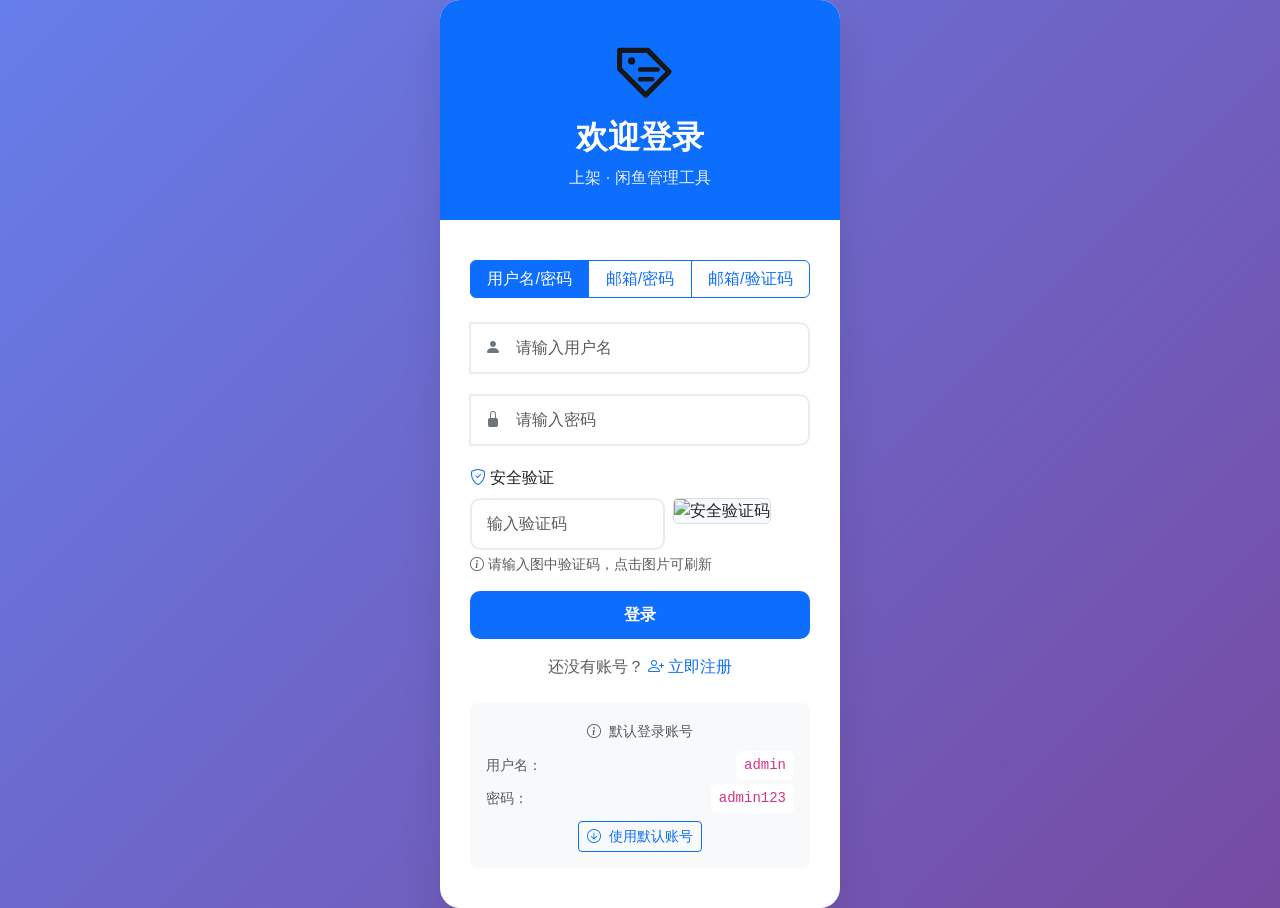
==== static/login.html @ 3077721f "desktopize shangjia management tool" ====
<!DOCTYPE html>
<html lang="zh-CN">
<head>
  <meta charset="UTF-8">
  <meta name="viewport" content="width=device-width, initial-scale=1.0">
  <title>登录 - 上架</title>
  <link rel="icon" type="image/svg+xml" href="/static/shangjia-mark.svg">
  <link rel="stylesheet" href="/static/lib/bootstrap/bootstrap.min.css">
  <link rel="stylesheet" href="/static/lib/bootstrap-icons/bootstrap-icons.css">
  <style>
    :root {
      --primary-color: #0d6efd;
      --secondary-color: #6c757d;
      --success-color: #198754;
      --danger-color: #dc3545;
    }
    
    body {
      font-family: 'Segoe UI', Tahoma, Geneva, Verdana, sans-serif;
      background: linear-gradient(135deg, #667eea 0%, #764ba2 100%);
      min-height: 100vh;
      display: flex;
      align-items: center;
      justify-content: center;
    }
    
    .login-container {
      background: white;
      border-radius: 20px;
      box-shadow: 0 20px 40px rgba(0,0,0,0.1);
      overflow: hidden;
      width: 100%;
      max-width: 400px;
    }
    
    .login-header {
      background: var(--primary-color);
      color: white;
      padding: 30px;
      text-align: center;
    }
    
    .login-header h2 {
      margin: 0;
      font-weight: 600;
    }
    
    .login-header p {
      margin: 10px 0 0 0;
      opacity: 0.9;
    }
    
    .login-body {
      padding: 40px 30px;
    }
    
    .form-control {
      border-radius: 10px;
      border: 2px solid #e9ecef;
      padding: 12px 15px;
      font-size: 16px;
      transition: all 0.3s ease;
    }
    
    .form-control:focus {
      border-color: var(--primary-color);
      box-shadow: 0 0 0 0.25rem rgba(13, 110, 253, 0.25);
    }
    
    .btn-login {
      background: var(--primary-color);
      border: none;
      border-radius: 10px;
      padding: 12px;
      font-size: 16px;
      font-weight: 600;
      width: 100%;
      transition: all 0.3s ease;
    }
    
    .btn-login:hover {
      background: #0b5ed7;
      transform: translateY(-2px);
    }
    
    .input-group {
      position: relative;
      margin-bottom: 20px;
    }
    
    .input-group i {
      position: absolute;
      left: 15px;
      top: 50%;
      transform: translateY(-50%);
      color: var(--secondary-color);
      z-index: 10;
    }
    
    .input-group .form-control {
      padding-left: 45px;
    }
    
    .alert {
      border-radius: 10px;
      border: none;
    }
    
    .loading {
      display: none;
    }
    
    .loading.show {
      display: inline-block;
    }
  </style>
</head>
<body>
  <div class="login-container">
    <div class="login-header">
      <img src="/static/shangjia-mark.svg" alt="上架 Logo" width="72" height="72" class="mb-3">
      <h2>欢迎登录</h2>
      <p>上架 · 闲鱼管理工具</p>
    </div>
    
    <div class="login-body">
      <!-- 登录方式选择 -->
      <div class="login-tabs mb-4">
        <div class="btn-group w-100" role="group">
          <input type="radio" class="btn-check" name="loginType" id="usernameLogin" value="username" checked>
          <label class="btn btn-outline-primary" for="usernameLogin">用户名/密码</label>

          <input type="radio" class="btn-check" name="loginType" id="emailPasswordLogin" value="email-password">
          <label class="btn btn-outline-primary" for="emailPasswordLogin">邮箱/密码</label>

          <input type="radio" class="btn-check" name="loginType" id="emailCodeLogin" value="email-code">
          <label class="btn btn-outline-primary" for="emailCodeLogin">邮箱/验证码</label>
        </div>
      </div>

      <form id="loginForm">
        <!-- 用户名/密码登录 -->
        <div id="usernameLoginForm" class="login-form-section">
          <div class="input-group">
            <i class="bi bi-person-fill"></i>
            <input type="text" class="form-control" id="username" placeholder="请输入用户名">
          </div>

          <div class="input-group">
            <i class="bi bi-lock-fill"></i>
            <input type="password" class="form-control" id="password" placeholder="请输入密码">
          </div>
          
          <!-- 登录验证码 -->
          <div id="securityCaptchaSection" class="mb-3">
            <label class="form-label"><i class="bi bi-shield-check text-primary me-1"></i>安全验证</label>
            <div class="row g-2">
              <div class="col-7">
                <input type="text" class="form-control" id="securityCaptchaCode" placeholder="输入验证码" maxlength="4" autocomplete="off">
              </div>
              <div class="col-5">
                <div class="captcha-container" style="position: relative; height: 38px;">
                  <img id="securityCaptchaImage" src="" alt="安全验证码"
                       style="width: 100%; height: 100%; border: 1px solid #ddd; border-radius: 5px; cursor: pointer; object-fit: contain; background: #f8f9fa;"
                       onclick="refreshSecurityCaptcha()" title="点击刷新验证码">
                  <div id="securityCaptchaLoading" style="display: none; position: absolute; top: 50%; left: 50%; transform: translate(-50%, -50%);">
                    <div class="spinner-border spinner-border-sm text-primary" role="status"></div>
                  </div>
                </div>
              </div>
            </div>
            <div class="form-text text-muted">
              <i class="bi bi-info-circle me-1"></i>请输入图中验证码，点击图片可刷新
            </div>
          </div>
        </div>

        <!-- 邮箱/密码登录 -->
        <div id="emailPasswordLoginForm" class="login-form-section" style="display: none;">
          <div class="input-group">
            <i class="bi bi-envelope-fill"></i>
            <input type="email" class="form-control" id="emailForPassword" placeholder="请输入邮箱地址">
          </div>

          <div class="input-group">
            <i class="bi bi-lock-fill"></i>
            <input type="password" class="form-control" id="emailPassword" placeholder="请输入密码">
          </div>
          
          <!-- 登录验证码（邮箱密码登录用） -->
          <div id="emailSecurityCaptchaSection" class="mb-3">
            <label class="form-label"><i class="bi bi-shield-check text-primary me-1"></i>安全验证</label>
            <div class="row g-2">
              <div class="col-7">
                <input type="text" class="form-control" id="emailSecurityCaptchaCode" placeholder="输入验证码" maxlength="4" autocomplete="off">
              </div>
              <div class="col-5">
                <div class="captcha-container" style="position: relative; height: 38px;">
                  <img id="emailSecurityCaptchaImage" src="" alt="安全验证码"
                       style="width: 100%; height: 100%; border: 1px solid #ddd; border-radius: 5px; cursor: pointer; object-fit: contain; background: #f8f9fa;"
                       onclick="refreshEmailSecurityCaptcha()" title="点击刷新验证码">
                  <div id="emailSecurityCaptchaLoading" style="display: none; position: absolute; top: 50%; left: 50%; transform: translate(-50%, -50%);">
                    <div class="spinner-border spinner-border-sm text-primary" role="status"></div>
                  </div>
                </div>
              </div>
            </div>
            <div class="form-text text-muted">
              <i class="bi bi-info-circle me-1"></i>请输入图中验证码，点击图片可刷新
            </div>
          </div>
        </div>

        <!-- 邮箱/验证码登录 -->
        <div id="emailCodeLoginForm" class="login-form-section" style="display: none;">
          <div class="input-group">
            <i class="bi bi-envelope-fill"></i>
            <input type="email" class="form-control" id="emailForCode" placeholder="请输入邮箱地址">
          </div>

          <!-- 图形验证码 -->
          <div class="mb-3">
            <label class="form-label">图形验证码</label>
            <div class="row g-2">
              <div class="col-7">
                <input type="text" class="form-control" id="captchaCode" placeholder="输入4位验证码" maxlength="4">
              </div>
              <div class="col-5">
                <div class="captcha-container" style="position: relative;">
                  <img id="captchaImage" src="" alt="图形验证码"
                       style="width: 100%; height: 38px; border: 1px solid #ddd; border-radius: 5px; cursor: pointer;"
                       onclick="refreshCaptcha()">
                  <div id="captchaLoading" class="text-center" style="display: none; position: absolute; top: 50%; left: 50%; transform: translate(-50%, -50%);">
                    <div class="spinner-border spinner-border-sm" role="status"></div>
                  </div>
                </div>
              </div>
            </div>
            <div class="form-text">
              <span id="captchaStatus">请输入图形验证码，点击图片可刷新</span>
            </div>
          </div>

          <!-- 邮箱验证码 -->
          <div class="input-group">
            <input type="text" class="form-control" id="verificationCode" placeholder="输入6位验证码" maxlength="6">
            <button type="button" class="btn btn-outline-secondary" id="sendCodeBtn" onclick="sendVerificationCode()" disabled>
              发送验证码
            </button>
          </div>
          <div class="form-text mb-3">
            <span id="codeStatus">请先验证图形验证码</span>
          </div>
        </div>

        <div id="errorAlert" class="alert alert-danger d-none" role="alert">
          <i class="bi bi-exclamation-triangle-fill me-2"></i>
          <span id="errorMessage"></span>
        </div>

        <button type="submit" class="btn btn-primary btn-login">
          <span class="loading spinner-border spinner-border-sm me-2" role="status"></span>
          <span id="loginText">登录</span>
        </button>
      </form>

      <!-- 注册链接 -->
      <div id="registerSection" class="text-center mt-3">
        <span class="text-muted">还没有账号？</span>
        <a href="/register.html" class="text-decoration-none">
          <i class="bi bi-person-plus me-1"></i>立即注册
        </a>
      </div>

      <!-- 默认账号提示 -->
      <div id="defaultLoginInfo" class="mt-4 p-3 bg-light rounded-3">
        <div class="text-center">
          <small class="text-muted">
            <i class="bi bi-info-circle me-1"></i>
            默认登录账号
          </small>
        </div>
        <div class="mt-2">
          <div class="d-flex justify-content-between align-items-center mb-1">
            <small class="text-muted">用户名：</small>
            <code class="bg-white px-2 py-1 rounded">admin</code>
          </div>
          <div class="d-flex justify-content-between align-items-center">
            <small class="text-muted">密码：</small>
            <code class="bg-white px-2 py-1 rounded">admin123</code>
          </div>
        </div>
        <div class="text-center mt-2">
          <button type="button" class="btn btn-sm btn-outline-primary" onclick="fillDefaultCredentials()">
            <i class="bi bi-arrow-down-circle me-1"></i>
            使用默认账号
          </button>
        </div>
      </div>

    </div>
  </div>

  <script src="/static/lib/bootstrap/bootstrap.bundle.min.js"></script>
  <script>
    const loginForm = document.getElementById('loginForm');
    const errorAlert = document.getElementById('errorAlert');
    const errorMessage = document.getElementById('errorMessage');
    const loading = document.querySelector('.loading');
    const loginText = document.getElementById('loginText');

    // 安全验证码相关变量
    let securityCaptchaId = null;
    let emailSecurityCaptchaId = null;
    let securityCaptchaRequired = true;  // 默认需要验证码，会通过API检查
    let loginCaptchaEnabled = true;  // 登录验证码是否启用

    // 检查登录验证码是否启用
    async function checkLoginCaptchaEnabled() {
      try {
        const response = await fetch('/api/login-captcha-enabled');
        const result = await response.json();
        loginCaptchaEnabled = result.enabled;
        securityCaptchaRequired = result.enabled;

        // 根据设置显示或隐藏验证码区域
        const securityCaptchaSection = document.getElementById('securityCaptchaSection');
        const emailSecurityCaptchaSection = document.getElementById('emailSecurityCaptchaSection');

        if (!loginCaptchaEnabled) {
          if (securityCaptchaSection) securityCaptchaSection.style.display = 'none';
          if (emailSecurityCaptchaSection) emailSecurityCaptchaSection.style.display = 'none';
        } else {
          // 根据当前登录方式显示验证码
          const loginType = document.querySelector('input[name="loginType"]:checked')?.value;
          if (loginType === 'username' && securityCaptchaSection) {
            securityCaptchaSection.style.display = 'block';
          } else if (loginType === 'email-password' && emailSecurityCaptchaSection) {
            emailSecurityCaptchaSection.style.display = 'block';
          }
        }

        return loginCaptchaEnabled;
      } catch (error) {
        console.error('检查登录验证码状态失败:', error);
        return true; // 出错时默认需要验证码
      }
    }
    
    function showError(message) {
      errorMessage.textContent = message;
      errorAlert.classList.remove('d-none');
    }
    
    function hideError() {
      errorAlert.classList.add('d-none');
    }
    
    function setLoading(isLoading) {
      if (isLoading) {
        loading.classList.add('show');
        loginText.textContent = '登录中...';
        loginForm.querySelector('button').disabled = true;
      } else {
        loading.classList.remove('show');
        loginText.textContent = '登录';
        loginForm.querySelector('button').disabled = false;
      }
    }
    
    // 检查是否需要安全验证码
    async function checkSecurityCaptchaRequired() {
      try {
        const response = await fetch('/captcha/check-required');
        const result = await response.json();
        securityCaptchaRequired = result.required;
        
        if (result.required) {
          showSecurityCaptcha();
        }
        
        return result.required;
      } catch (error) {
        console.error('检查验证码状态失败:', error);
        return false;
      }
    }
    
    // 显示安全验证码
    function showSecurityCaptcha() {
      const loginType = document.querySelector('input[name="loginType"]:checked').value;
      
      if (loginType === 'username') {
        document.getElementById('securityCaptchaSection').style.display = 'block';
        loadSecurityCaptcha();
      } else if (loginType === 'email-password') {
        document.getElementById('emailSecurityCaptchaSection').style.display = 'block';
        loadEmailSecurityCaptcha();
      }
      
      securityCaptchaRequired = true;
    }
    
    // 加载安全验证码（用户名登录）
    async function loadSecurityCaptcha() {
      const captchaImage = document.getElementById('securityCaptchaImage');
      const captchaLoading = document.getElementById('securityCaptchaLoading');
      
      captchaLoading.style.display = 'block';
      captchaImage.style.opacity = '0.5';
      
      try {
        const response = await fetch('/captcha/generate');
        
        // 获取验证码ID
        securityCaptchaId = response.headers.get('X-Captcha-Id');
        
        // 获取图片
        const blob = await response.blob();
        const imageUrl = URL.createObjectURL(blob);
        captchaImage.src = imageUrl;
        
        // 清空输入框
        document.getElementById('securityCaptchaCode').value = '';
        
      } catch (error) {
        console.error('加载安全验证码失败:', error);
      } finally {
        captchaLoading.style.display = 'none';
        captchaImage.style.opacity = '1';
      }
    }
    
    // 刷新安全验证码
    function refreshSecurityCaptcha() {
      loadSecurityCaptcha();
    }
    
    // 加载安全验证码（邮箱密码登录）
    async function loadEmailSecurityCaptcha() {
      const captchaImage = document.getElementById('emailSecurityCaptchaImage');
      const captchaLoading = document.getElementById('emailSecurityCaptchaLoading');
      
      captchaLoading.style.display = 'block';
      captchaImage.style.opacity = '0.5';
      
      try {
        const response = await fetch('/captcha/generate');
        
        // 获取验证码ID
        emailSecurityCaptchaId = response.headers.get('X-Captcha-Id');
        
        // 获取图片
        const blob = await response.blob();
        const imageUrl = URL.createObjectURL(blob);
        captchaImage.src = imageUrl;
        
        // 清空输入框
        document.getElementById('emailSecurityCaptchaCode').value = '';
        
      } catch (error) {
        console.error('加载安全验证码失败:', error);
      } finally {
        captchaLoading.style.display = 'none';
        captchaImage.style.opacity = '1';
      }
    }
    
    // 刷新邮箱登录安全验证码
    function refreshEmailSecurityCaptcha() {
      loadEmailSecurityCaptcha();
    }

    // 填充默认登录凭据
    function fillDefaultCredentials() {
      document.getElementById('username').value = 'admin';
      document.getElementById('password').value = 'admin123';
      hideError();

      // 添加一个小动画效果
      const usernameInput = document.getElementById('username');
      const passwordInput = document.getElementById('password');

      usernameInput.style.backgroundColor = '#e3f2fd';
      passwordInput.style.backgroundColor = '#e3f2fd';

      setTimeout(() => {
        usernameInput.style.backgroundColor = '';
        passwordInput.style.backgroundColor = '';
      }, 1000);
    }
    
    loginForm.addEventListener('submit', async (e) => {
      e.preventDefault();
      hideError();
      setLoading(true);

      const loginType = document.querySelector('input[name="loginType"]:checked').value;
      let loginData = {};

      try {
        if (loginType === 'username') {
          const username = document.getElementById('username').value;
          const password = document.getElementById('password').value;

          if (!username || !password) {
            showError('请输入用户名和密码');
            return;
          }

          loginData = { username, password };

          // 只有在验证码启用时才验证
          if (loginCaptchaEnabled) {
            const captchaCode = document.getElementById('securityCaptchaCode').value.trim();
            if (!captchaCode) {
              showError('请输入验证码');
              return;
            }
            loginData.captcha_id = securityCaptchaId;
            loginData.captcha_code = captchaCode;
          }
          
        } else if (loginType === 'email-password') {
          const email = document.getElementById('emailForPassword').value;
          const password = document.getElementById('emailPassword').value;

          if (!email || !password) {
            showError('请输入邮箱和密码');
            return;
          }

          if (!validateEmail(email)) {
            showError('请输入有效的邮箱地址');
            return;
          }

          loginData = { email, password };

          // 只有在验证码启用时才验证
          if (loginCaptchaEnabled) {
            const emailCaptchaCode = document.getElementById('emailSecurityCaptchaCode').value.trim();
            if (!emailCaptchaCode) {
              showError('请输入验证码');
              return;
            }
            loginData.captcha_id = emailSecurityCaptchaId;
            loginData.captcha_code = emailCaptchaCode;
          }
          
        } else if (loginType === 'email-code') {
          const email = document.getElementById('emailForCode').value;
          const verificationCode = document.getElementById('verificationCode').value;

          if (!captchaVerified) {
            showError('请先验证图形验证码');
            return;
          }

          if (!email) {
            showError('请输入邮箱地址');
            return;
          }

          if (!validateEmail(email)) {
            showError('请输入有效的邮箱地址');
            return;
          }

          if (!verificationCode || verificationCode.length !== 6) {
            showError('请输入6位验证码');
            return;
          }

          loginData = { email, verification_code: verificationCode };
        }

        const response = await fetch('/login', {
          method: 'POST',
          headers: {
            'Content-Type': 'application/json',
          },
          body: JSON.stringify(loginData)
        });

        const result = await response.json();

        if (result.success) {
          // 保存token到localStorage
          localStorage.setItem('auth_token', result.token);

          // 保存用户信息到localStorage
          const userInfo = {
            user_id: result.user_id,
            username: result.username,
            is_admin: result.is_admin
          };
          localStorage.setItem('user_info', JSON.stringify(userInfo));

          // 检查是否有重定向URL
          const redirectUrl = localStorage.getItem('redirectAfterLogin');
          if (redirectUrl) {
            // 清除重定向URL
            localStorage.removeItem('redirectAfterLogin');
            // 跳转到原来的页面
            window.location.href = redirectUrl;
          } else {
            // 默认跳转到管理页面
            window.location.href = '/admin';
          }
        } else {
          showError(result.message);

          // 登录失败，刷新验证码（仅在验证码启用时）
          if (loginCaptchaEnabled) {
            if (loginType === 'username') {
              refreshSecurityCaptcha();
            } else if (loginType === 'email-password') {
              refreshEmailSecurityCaptcha();
            }
          }
        }
      } catch (error) {
        showError('登录失败，请检查网络连接');
      } finally {
        setLoading(false);
      }
    });
    
    // 检查是否已经登录
    const token = localStorage.getItem('auth_token');
    if (token) {
      // 验证token是否有效
      fetch('/verify', {
        headers: {
          'Authorization': `Bearer ${token}`
        }
      })
      .then(response => response.json())
      .then(result => {
        if (result.authenticated) {
          window.location.href = '/admin';
        }
      })
      .catch(() => {
        // token无效，清除
        localStorage.removeItem('auth_token');
      });
    }

    // 登录方式切换相关变量
    let captchaVerified = false;
    let countdownTimer = null;
    let countdownSeconds = 0;
    let sessionId = generateSessionId();

    // 生成会话ID
    function generateSessionId() {
      return 'session_' + Math.random().toString(36).substr(2, 9) + '_' + Date.now();
    }

    // 登录方式切换
    function switchLoginType() {
      const loginType = document.querySelector('input[name="loginType"]:checked').value;

      // 隐藏所有表单
      document.querySelectorAll('.login-form-section').forEach(section => {
        section.style.display = 'none';
      });

      // 显示对应表单并加载验证码（仅在验证码启用时）
      if (loginType === 'username') {
        document.getElementById('usernameLoginForm').style.display = 'block';
        // 根据验证码设置显示/隐藏验证码区域
        const securityCaptchaSection = document.getElementById('securityCaptchaSection');
        if (loginCaptchaEnabled) {
          securityCaptchaSection.style.display = 'block';
          loadSecurityCaptcha();
        } else {
          securityCaptchaSection.style.display = 'none';
        }
      } else if (loginType === 'email-password') {
        document.getElementById('emailPasswordLoginForm').style.display = 'block';
        // 根据验证码设置显示/隐藏验证码区域
        const emailSecurityCaptchaSection = document.getElementById('emailSecurityCaptchaSection');
        if (loginCaptchaEnabled) {
          emailSecurityCaptchaSection.style.display = 'block';
          loadEmailSecurityCaptcha();
        } else {
          emailSecurityCaptchaSection.style.display = 'none';
        }
      } else if (loginType === 'email-code') {
        document.getElementById('emailCodeLoginForm').style.display = 'block';
        // 每次切换到邮箱验证码登录时都加载验证码
        loadCaptcha();
      }

      hideError();
    }

    // 加载图形验证码
    async function loadCaptcha() {
      const captchaImage = document.getElementById('captchaImage');
      const captchaLoading = document.getElementById('captchaLoading');
      const captchaStatus = document.getElementById('captchaStatus');

      captchaLoading.style.display = 'block';
      captchaImage.style.display = 'none';

      try {
        const response = await fetch('/generate-captcha', {
          method: 'POST',
          headers: {
            'Content-Type': 'application/json'
          },
          body: JSON.stringify({ session_id: sessionId })
        });

        const result = await response.json();

        if (result.success) {
          captchaImage.src = result.captcha_image;
          captchaStatus.textContent = '请输入图形验证码，点击图片可刷新';
          captchaVerified = false;
          updateSendCodeButton();
        } else {
          captchaStatus.textContent = '图形验证码加载失败，请刷新页面重试';
        }
      } catch (error) {
        console.error('加载图形验证码失败:', error);
        captchaStatus.textContent = '图形验证码加载失败，请检查网络连接';
      } finally {
        captchaLoading.style.display = 'none';
        captchaImage.style.display = 'block';
      }
    }

    // 刷新图形验证码
    function refreshCaptcha() {
      loadCaptcha();
    }

    // 验证图形验证码
    async function verifyCaptcha() {
      const captchaCode = document.getElementById('captchaCode').value.trim();
      const captchaStatus = document.getElementById('captchaStatus');

      if (!captchaCode) {
        captchaStatus.textContent = '请输入图形验证码';
        captchaVerified = false;
        updateSendCodeButton();
        return;
      }

      try {
        const response = await fetch('/verify-captcha', {
          method: 'POST',
          headers: {
            'Content-Type': 'application/json'
          },
          body: JSON.stringify({
            session_id: sessionId,
            captcha_code: captchaCode
          })
        });

        const result = await response.json();

        if (result.success) {
          captchaStatus.innerHTML = '<span style="color: green;">✓ 图形验证码验证成功</span>';
          captchaVerified = true;
        } else {
          captchaStatus.innerHTML = '<span style="color: red;">✗ 图形验证码错误，请重新输入</span>';
          captchaVerified = false;
          refreshCaptcha(); // 自动刷新验证码
        }

        updateSendCodeButton();

      } catch (error) {
        console.error('验证图形验证码失败:', error);
        captchaStatus.innerHTML = '<span style="color: red;">验证失败，请检查网络连接</span>';
        captchaVerified = false;
        updateSendCodeButton();
      }
    }

    // 更新发送验证码按钮状态
    function updateSendCodeButton() {
      const sendCodeBtn = document.getElementById('sendCodeBtn');
      const email = document.getElementById('emailForCode').value.trim();
      const codeStatus = document.getElementById('codeStatus');

      if (captchaVerified && email && validateEmail(email)) {
        sendCodeBtn.disabled = false;
        codeStatus.textContent = '图形验证码已验证，可以发送邮箱验证码';
      } else {
        sendCodeBtn.disabled = true;
        if (!captchaVerified) {
          codeStatus.textContent = '请先验证图形验证码';
        } else if (!email) {
          codeStatus.textContent = '请先输入邮箱地址';
        } else if (!validateEmail(email)) {
          codeStatus.textContent = '请输入有效的邮箱地址';
        }
      }
    }

    // 邮箱格式验证
    function validateEmail(email) {
      const emailRegex = /^[^\s@]+@[^\s@]+\.[^\s@]+$/;
      return emailRegex.test(email);
    }

    // 开始倒计时
    function startCountdown() {
      countdownSeconds = 60;
      const sendCodeBtn = document.getElementById('sendCodeBtn');
      const codeStatus = document.getElementById('codeStatus');

      sendCodeBtn.disabled = true;

      countdownTimer = setInterval(() => {
        countdownSeconds--;
        sendCodeBtn.textContent = `重新发送 (${countdownSeconds}s)`;
        codeStatus.innerHTML = `<span class="countdown">验证码已发送，${countdownSeconds}秒后可重新发送</span>`;

        if (countdownSeconds <= 0) {
          clearInterval(countdownTimer);
          sendCodeBtn.disabled = false;
          sendCodeBtn.textContent = '发送验证码';
          codeStatus.textContent = '可以重新发送验证码';
        }
      }, 1000);
    }

    // 发送邮箱验证码
    async function sendVerificationCode() {
      const email = document.getElementById('emailForCode').value.trim();

      if (!captchaVerified) {
        showError('请先验证图形验证码');
        return;
      }

      if (!email) {
        showError('请先输入邮箱地址');
        return;
      }

      if (!validateEmail(email)) {
        showError('请输入有效的邮箱地址');
        return;
      }

      try {
        const response = await fetch('/send-verification-code', {
          method: 'POST',
          headers: {
            'Content-Type': 'application/json'
          },
          body: JSON.stringify({
            email: email,
            type: 'login',
            session_id: sessionId
          })
        });

        const result = await response.json();

        if (result.success) {
          startCountdown();
        } else {
          showError(result.message);
        }
      } catch (error) {
        console.error('发送验证码失败:', error);
        showError('发送验证码失败，请检查网络连接');
      }
    }

    // 检查注册状态
    async function checkRegistrationStatus() {
      try {
        const response = await fetch('/registration-status');
        if (response.ok) {
          const data = await response.json();
          const registerSection = document.getElementById('registerSection');
          if (registerSection) {
            registerSection.style.display = data.enabled ? 'block' : 'none';
          }
        }
      } catch (error) {
        console.error('检查注册状态失败:', error);
        // 出错时默认显示注册链接
      }
    }

    // 检查默认登录信息显示状态
    async function checkLoginInfoStatus() {
      try {
        const response = await fetch('/login-info-status');
        const result = await response.json();

        const defaultLoginInfo = document.getElementById('defaultLoginInfo');
        if (result.enabled) {
          defaultLoginInfo.style.display = 'block';
        } else {
          defaultLoginInfo.style.display = 'none';
        }
      } catch (error) {
        console.error('检查登录信息显示状态失败:', error);
        // 出错时默认显示
        document.getElementById('defaultLoginInfo').style.display = 'block';
      }
    }

    // 事件监听器
    document.addEventListener('DOMContentLoaded', async function() {
      // 检查注册状态
      checkRegistrationStatus();

      // 检查默认登录信息显示状态
      checkLoginInfoStatus();

      // 检查登录验证码是否启用
      await checkLoginCaptchaEnabled();

      // 如果验证码启用，加载登录验证码（用户名登录是默认选中的）
      if (loginCaptchaEnabled) {
        loadSecurityCaptcha();
      }

      // 登录方式切换
      document.querySelectorAll('input[name="loginType"]').forEach(radio => {
        radio.addEventListener('change', switchLoginType);
      });

      // 图形验证码输入框事件（邮箱验证码登录用）
      const captchaCodeInput = document.getElementById('captchaCode');
      if (captchaCodeInput) {
        captchaCodeInput.addEventListener('input', function() {
          if (this.value.length === 4) {
            verifyCaptcha();
          } else {
            captchaVerified = false;
            updateSendCodeButton();
            document.getElementById('captchaStatus').textContent = '请输入4位图形验证码';
          }
        });
      }

      // 邮箱输入框事件
      const emailForCodeInput = document.getElementById('emailForCode');
      if (emailForCodeInput) {
        emailForCodeInput.addEventListener('input', updateSendCodeButton);
      }
    });
  </script>
</body>
</html>
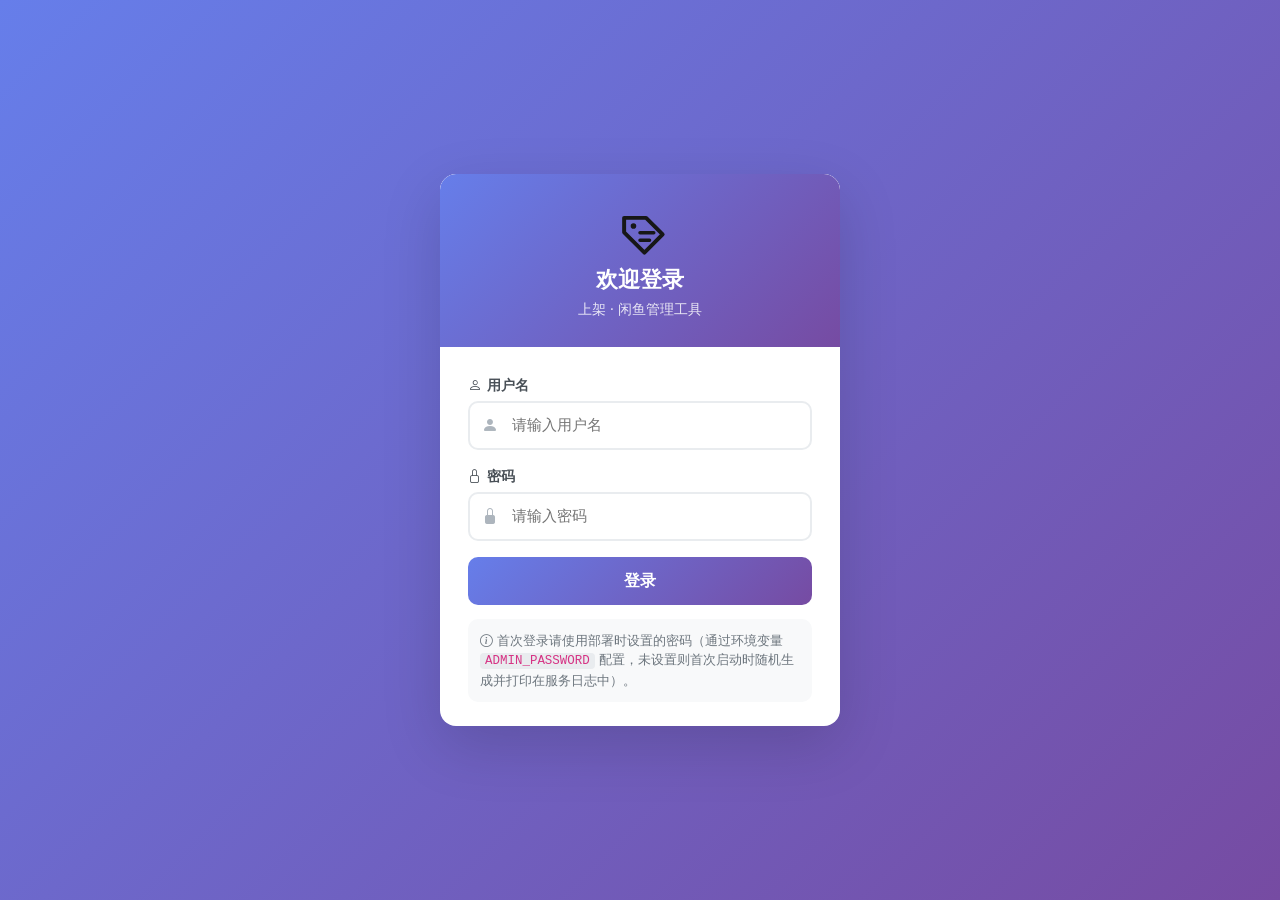
==== commit e45f53b0: "stabilize shangjia desktop release" ====
--- a/static/login.html
+++ b/static/login.html
@@ -3,301 +3,112 @@
 <head>
   <meta charset="UTF-8">
   <meta name="viewport" content="width=device-width, initial-scale=1.0">
-  <title>登录 - 上架</title>
+  <title>登录 - SHANGJIA TOOL</title>
   <link rel="icon" type="image/svg+xml" href="/static/shangjia-mark.svg">
   <link rel="stylesheet" href="/static/lib/bootstrap/bootstrap.min.css">
   <link rel="stylesheet" href="/static/lib/bootstrap-icons/bootstrap-icons.css">
   <style>
-    :root {
-      --primary-color: #0d6efd;
-      --secondary-color: #6c757d;
-      --success-color: #198754;
-      --danger-color: #dc3545;
-    }
-    
+    * { box-sizing: border-box; }
+    html, body {
+      margin: 0; padding: 0; height: 100%; overflow: hidden;
+      font-family: 'Segoe UI', system-ui, -apple-system, sans-serif;
+    }
     body {
-      font-family: 'Segoe UI', Tahoma, Geneva, Verdana, sans-serif;
       background: linear-gradient(135deg, #667eea 0%, #764ba2 100%);
-      min-height: 100vh;
-      display: flex;
-      align-items: center;
-      justify-content: center;
-    }
-    
-    .login-container {
-      background: white;
-      border-radius: 20px;
-      box-shadow: 0 20px 40px rgba(0,0,0,0.1);
-      overflow: hidden;
-      width: 100%;
-      max-width: 400px;
-    }
-    
+      display: flex; align-items: center; justify-content: center;
+    }
+    .login-card {
+      background: #fff; border-radius: 16px;
+      box-shadow: 0 20px 60px rgba(0,0,0,0.15);
+      width: 100%; max-width: 400px; max-height: 95vh;
+      overflow-y: auto; overflow-x: hidden;
+      margin: 16px;
+    }
     .login-header {
-      background: var(--primary-color);
-      color: white;
-      padding: 30px;
-      text-align: center;
-    }
-    
-    .login-header h2 {
-      margin: 0;
-      font-weight: 600;
-    }
-    
-    .login-header p {
-      margin: 10px 0 0 0;
-      opacity: 0.9;
-    }
-    
-    .login-body {
-      padding: 40px 30px;
-    }
-    
-    .form-control {
-      border-radius: 10px;
-      border: 2px solid #e9ecef;
-      padding: 12px 15px;
-      font-size: 16px;
-      transition: all 0.3s ease;
-    }
-    
-    .form-control:focus {
-      border-color: var(--primary-color);
-      box-shadow: 0 0 0 0.25rem rgba(13, 110, 253, 0.25);
-    }
-    
+      background: linear-gradient(135deg, #667eea 0%, #764ba2 100%);
+      color: #fff; padding: 28px 24px; text-align: center;
+      border-radius: 16px 16px 0 0;
+    }
+    .login-header img { width: 56px; height: 56px; margin-bottom: 8px; }
+    .login-header h2 { margin: 0; font-size: 1.4rem; font-weight: 700; }
+    .login-header p { margin: 6px 0 0; opacity: 0.85; font-size: 0.85rem; }
+    .login-body { padding: 28px 28px 24px; }
+    .form-group { margin-bottom: 16px; }
+    .form-group label { display: block; margin-bottom: 6px; font-weight: 600; font-size: 0.85rem; color: #495057; }
+    .input-wrap { position: relative; }
+    .input-wrap i { position: absolute; left: 14px; top: 50%; transform: translateY(-50%); color: #adb5bd; z-index: 5; }
+    .input-wrap input {
+      width: 100%; padding: 11px 14px 11px 42px;
+      border: 2px solid #e9ecef; border-radius: 10px;
+      font-size: 0.95rem; transition: border-color 0.2s, box-shadow 0.2s;
+      outline: none;
+    }
+    .input-wrap input:focus { border-color: #667eea; box-shadow: 0 0 0 3px rgba(102,126,234,0.15); }
+    .captcha-row { display: flex; gap: 8px; align-items: center; }
+    .captcha-row input { flex: 1; padding: 10px 12px; border: 2px solid #e9ecef; border-radius: 10px; font-size: 0.9rem; outline: none; }
+    .captcha-row input:focus { border-color: #667eea; box-shadow: 0 0 0 3px rgba(102,126,234,0.15); }
+    .captcha-row img { height: 40px; border-radius: 8px; cursor: pointer; border: 1px solid #e9ecef; }
     .btn-login {
-      background: var(--primary-color);
-      border: none;
-      border-radius: 10px;
-      padding: 12px;
-      font-size: 16px;
-      font-weight: 600;
-      width: 100%;
-      transition: all 0.3s ease;
-    }
-    
-    .btn-login:hover {
-      background: #0b5ed7;
-      transform: translateY(-2px);
-    }
-    
-    .input-group {
-      position: relative;
-      margin-bottom: 20px;
-    }
-    
-    .input-group i {
-      position: absolute;
-      left: 15px;
-      top: 50%;
-      transform: translateY(-50%);
-      color: var(--secondary-color);
-      z-index: 10;
-    }
-    
-    .input-group .form-control {
-      padding-left: 45px;
-    }
-    
-    .alert {
-      border-radius: 10px;
-      border: none;
-    }
-    
-    .loading {
-      display: none;
-    }
-    
-    .loading.show {
-      display: inline-block;
-    }
+      width: 100%; padding: 12px; border: none; border-radius: 10px;
+      background: linear-gradient(135deg, #667eea 0%, #764ba2 100%);
+      color: #fff; font-size: 1rem; font-weight: 600; cursor: pointer;
+      transition: opacity 0.2s, transform 0.1s;
+    }
+    .btn-login:hover { opacity: 0.92; }
+    .btn-login:active { transform: scale(0.98); }
+    .btn-login:disabled { opacity: 0.6; cursor: not-allowed; }
+    .alert { border-radius: 10px; padding: 10px 14px; font-size: 0.85rem; margin-bottom: 14px; }
+    .register-link { text-align: center; margin-top: 16px; font-size: 0.85rem; }
+    .register-link a { color: #667eea; text-decoration: none; font-weight: 600; }
+    .info-box { margin-top: 14px; padding: 12px; background: #f8f9fa; border-radius: 10px; font-size: 0.8rem; color: #6c757d; }
+    .info-box code { background: #e9ecef; padding: 1px 5px; border-radius: 4px; font-size: 0.78rem; }
   </style>
 </head>
 <body>
-  <div class="login-container">
+  <div class="login-card">
     <div class="login-header">
-      <img src="/static/shangjia-mark.svg" alt="上架 Logo" width="72" height="72" class="mb-3">
+      <img src="/static/shangjia-mark.svg" alt="Logo">
       <h2>欢迎登录</h2>
       <p>上架 · 闲鱼管理工具</p>
     </div>
-    
     <div class="login-body">
-      <!-- 登录方式选择 -->
-      <div class="login-tabs mb-4">
-        <div class="btn-group w-100" role="group">
-          <input type="radio" class="btn-check" name="loginType" id="usernameLogin" value="username" checked>
-          <label class="btn btn-outline-primary" for="usernameLogin">用户名/密码</label>
-
-          <input type="radio" class="btn-check" name="loginType" id="emailPasswordLogin" value="email-password">
-          <label class="btn btn-outline-primary" for="emailPasswordLogin">邮箱/密码</label>
-
-          <input type="radio" class="btn-check" name="loginType" id="emailCodeLogin" value="email-code">
-          <label class="btn btn-outline-primary" for="emailCodeLogin">邮箱/验证码</label>
-        </div>
-      </div>
-
       <form id="loginForm">
-        <!-- 用户名/密码登录 -->
-        <div id="usernameLoginForm" class="login-form-section">
-          <div class="input-group">
+        <div class="form-group">
+          <label><i class="bi bi-person"></i> 用户名</label>
+          <div class="input-wrap">
             <i class="bi bi-person-fill"></i>
-            <input type="text" class="form-control" id="username" placeholder="请输入用户名">
-          </div>
-
-          <div class="input-group">
+            <input type="text" id="username" placeholder="请输入用户名" autocomplete="username">
+          </div>
+        </div>
+        <div class="form-group">
+          <label><i class="bi bi-lock"></i> 密码</label>
+          <div class="input-wrap">
             <i class="bi bi-lock-fill"></i>
-            <input type="password" class="form-control" id="password" placeholder="请输入密码">
-          </div>
-          
-          <!-- 登录验证码 -->
-          <div id="securityCaptchaSection" class="mb-3">
-            <label class="form-label"><i class="bi bi-shield-check text-primary me-1"></i>安全验证</label>
-            <div class="row g-2">
-              <div class="col-7">
-                <input type="text" class="form-control" id="securityCaptchaCode" placeholder="输入验证码" maxlength="4" autocomplete="off">
-              </div>
-              <div class="col-5">
-                <div class="captcha-container" style="position: relative; height: 38px;">
-                  <img id="securityCaptchaImage" src="" alt="安全验证码"
-                       style="width: 100%; height: 100%; border: 1px solid #ddd; border-radius: 5px; cursor: pointer; object-fit: contain; background: #f8f9fa;"
-                       onclick="refreshSecurityCaptcha()" title="点击刷新验证码">
-                  <div id="securityCaptchaLoading" style="display: none; position: absolute; top: 50%; left: 50%; transform: translate(-50%, -50%);">
-                    <div class="spinner-border spinner-border-sm text-primary" role="status"></div>
-                  </div>
-                </div>
-              </div>
-            </div>
-            <div class="form-text text-muted">
-              <i class="bi bi-info-circle me-1"></i>请输入图中验证码，点击图片可刷新
-            </div>
-          </div>
-        </div>
-
-        <!-- 邮箱/密码登录 -->
-        <div id="emailPasswordLoginForm" class="login-form-section" style="display: none;">
-          <div class="input-group">
-            <i class="bi bi-envelope-fill"></i>
-            <input type="email" class="form-control" id="emailForPassword" placeholder="请输入邮箱地址">
-          </div>
-
-          <div class="input-group">
-            <i class="bi bi-lock-fill"></i>
-            <input type="password" class="form-control" id="emailPassword" placeholder="请输入密码">
-          </div>
-          
-          <!-- 登录验证码（邮箱密码登录用） -->
-          <div id="emailSecurityCaptchaSection" class="mb-3">
-            <label class="form-label"><i class="bi bi-shield-check text-primary me-1"></i>安全验证</label>
-            <div class="row g-2">
-              <div class="col-7">
-                <input type="text" class="form-control" id="emailSecurityCaptchaCode" placeholder="输入验证码" maxlength="4" autocomplete="off">
-              </div>
-              <div class="col-5">
-                <div class="captcha-container" style="position: relative; height: 38px;">
-                  <img id="emailSecurityCaptchaImage" src="" alt="安全验证码"
-                       style="width: 100%; height: 100%; border: 1px solid #ddd; border-radius: 5px; cursor: pointer; object-fit: contain; background: #f8f9fa;"
-                       onclick="refreshEmailSecurityCaptcha()" title="点击刷新验证码">
-                  <div id="emailSecurityCaptchaLoading" style="display: none; position: absolute; top: 50%; left: 50%; transform: translate(-50%, -50%);">
-                    <div class="spinner-border spinner-border-sm text-primary" role="status"></div>
-                  </div>
-                </div>
-              </div>
-            </div>
-            <div class="form-text text-muted">
-              <i class="bi bi-info-circle me-1"></i>请输入图中验证码，点击图片可刷新
-            </div>
-          </div>
-        </div>
-
-        <!-- 邮箱/验证码登录 -->
-        <div id="emailCodeLoginForm" class="login-form-section" style="display: none;">
-          <div class="input-group">
-            <i class="bi bi-envelope-fill"></i>
-            <input type="email" class="form-control" id="emailForCode" placeholder="请输入邮箱地址">
-          </div>
-
-          <!-- 图形验证码 -->
-          <div class="mb-3">
-            <label class="form-label">图形验证码</label>
-            <div class="row g-2">
-              <div class="col-7">
-                <input type="text" class="form-control" id="captchaCode" placeholder="输入4位验证码" maxlength="4">
-              </div>
-              <div class="col-5">
-                <div class="captcha-container" style="position: relative;">
-                  <img id="captchaImage" src="" alt="图形验证码"
-                       style="width: 100%; height: 38px; border: 1px solid #ddd; border-radius: 5px; cursor: pointer;"
-                       onclick="refreshCaptcha()">
-                  <div id="captchaLoading" class="text-center" style="display: none; position: absolute; top: 50%; left: 50%; transform: translate(-50%, -50%);">
-                    <div class="spinner-border spinner-border-sm" role="status"></div>
-                  </div>
-                </div>
-              </div>
-            </div>
-            <div class="form-text">
-              <span id="captchaStatus">请输入图形验证码，点击图片可刷新</span>
-            </div>
-          </div>
-
-          <!-- 邮箱验证码 -->
-          <div class="input-group">
-            <input type="text" class="form-control" id="verificationCode" placeholder="输入6位验证码" maxlength="6">
-            <button type="button" class="btn btn-outline-secondary" id="sendCodeBtn" onclick="sendVerificationCode()" disabled>
-              发送验证码
-            </button>
-          </div>
-          <div class="form-text mb-3">
-            <span id="codeStatus">请先验证图形验证码</span>
-          </div>
-        </div>
-
-        <div id="errorAlert" class="alert alert-danger d-none" role="alert">
-          <i class="bi bi-exclamation-triangle-fill me-2"></i>
-          <span id="errorMessage"></span>
-        </div>
-
-        <button type="submit" class="btn btn-primary btn-login">
-          <span class="loading spinner-border spinner-border-sm me-2" role="status"></span>
+            <input type="password" id="password" placeholder="请输入密码" autocomplete="current-password">
+          </div>
+        </div>
+        <div id="securityCaptchaSection" class="form-group" style="display:none;">
+          <label><i class="bi bi-shield-check"></i> 安全验证</label>
+          <div class="captcha-row">
+            <input type="text" id="securityCaptchaCode" placeholder="输入验证码" maxlength="4" autocomplete="off">
+            <img id="securityCaptchaImage" src="" alt="验证码" onclick="refreshSecurityCaptcha()" title="点击刷新">
+          </div>
+        </div>
+        <div id="errorAlert" class="alert alert-danger" style="display:none;">
+          <i class="bi bi-exclamation-triangle-fill"></i> <span id="errorMessage"></span>
+        </div>
+        <button type="submit" class="btn-login" id="loginBtn">
           <span id="loginText">登录</span>
         </button>
       </form>
-
-      <!-- 注册链接 -->
-      <div id="registerSection" class="text-center mt-3">
-        <span class="text-muted">还没有账号？</span>
-        <a href="/register.html" class="text-decoration-none">
-          <i class="bi bi-person-plus me-1"></i>立即注册
-        </a>
+      <div id="registerSection" class="register-link" style="display:none;">
+        <span style="color:#6c757d;">还没有账号？</span>
+        <a href="/register.html"><i class="bi bi-person-plus"></i> 立即注册</a>
       </div>
-
-      <!-- 默认账号提示 -->
-      <div id="defaultLoginInfo" class="mt-4 p-3 bg-light rounded-3">
-        <div class="text-center">
-          <small class="text-muted">
-            <i class="bi bi-info-circle me-1"></i>
-            默认登录账号
-          </small>
-        </div>
-        <div class="mt-2">
-          <div class="d-flex justify-content-between align-items-center mb-1">
-            <small class="text-muted">用户名：</small>
-            <code class="bg-white px-2 py-1 rounded">admin</code>
-          </div>
-          <div class="d-flex justify-content-between align-items-center">
-            <small class="text-muted">密码：</small>
-            <code class="bg-white px-2 py-1 rounded">admin123</code>
-          </div>
-        </div>
-        <div class="text-center mt-2">
-          <button type="button" class="btn btn-sm btn-outline-primary" onclick="fillDefaultCredentials()">
-            <i class="bi bi-arrow-down-circle me-1"></i>
-            使用默认账号
-          </button>
-        </div>
+      <div id="defaultLoginInfo" class="info-box" style="display:none;">
+        <i class="bi bi-info-circle"></i>
+        首次登录请使用部署时设置的密码（通过环境变量 <code>ADMIN_PASSWORD</code> 配置，未设置则首次启动时随机生成并打印在服务日志中）。
       </div>
-
     </div>
   </div>
 
@@ -306,656 +117,179 @@
     const loginForm = document.getElementById('loginForm');
     const errorAlert = document.getElementById('errorAlert');
     const errorMessage = document.getElementById('errorMessage');
-    const loading = document.querySelector('.loading');
+    const loginBtn = document.getElementById('loginBtn');
     const loginText = document.getElementById('loginText');
-
-    // 安全验证码相关变量
     let securityCaptchaId = null;
-    let emailSecurityCaptchaId = null;
-    let securityCaptchaRequired = true;  // 默认需要验证码，会通过API检查
-    let loginCaptchaEnabled = true;  // 登录验证码是否启用
-
-    // 检查登录验证码是否启用
+    let loginCaptchaEnabled = false;
+
+    function showError(msg) {
+      errorMessage.textContent = msg;
+      errorAlert.style.display = 'block';
+    }
+    function hideError() { errorAlert.style.display = 'none'; }
+    function setLoading(loading) {
+      loginBtn.disabled = loading;
+      loginText.textContent = loading ? '登录中...' : '登录';
+    }
+
     async function checkLoginCaptchaEnabled() {
       try {
-        const response = await fetch('/api/login-captcha-enabled');
-        const result = await response.json();
-        loginCaptchaEnabled = result.enabled;
-        securityCaptchaRequired = result.enabled;
-
-        // 根据设置显示或隐藏验证码区域
-        const securityCaptchaSection = document.getElementById('securityCaptchaSection');
-        const emailSecurityCaptchaSection = document.getElementById('emailSecurityCaptchaSection');
-
-        if (!loginCaptchaEnabled) {
-          if (securityCaptchaSection) securityCaptchaSection.style.display = 'none';
-          if (emailSecurityCaptchaSection) emailSecurityCaptchaSection.style.display = 'none';
-        } else {
-          // 根据当前登录方式显示验证码
-          const loginType = document.querySelector('input[name="loginType"]:checked')?.value;
-          if (loginType === 'username' && securityCaptchaSection) {
-            securityCaptchaSection.style.display = 'block';
-          } else if (loginType === 'email-password' && emailSecurityCaptchaSection) {
-            emailSecurityCaptchaSection.style.display = 'block';
-          }
-        }
-
-        return loginCaptchaEnabled;
-      } catch (error) {
-        console.error('检查登录验证码状态失败:', error);
-        return true; // 出错时默认需要验证码
-      }
-    }
-    
-    function showError(message) {
-      errorMessage.textContent = message;
-      errorAlert.classList.remove('d-none');
-    }
-    
-    function hideError() {
-      errorAlert.classList.add('d-none');
-    }
-    
-    function setLoading(isLoading) {
-      if (isLoading) {
-        loading.classList.add('show');
-        loginText.textContent = '登录中...';
-        loginForm.querySelector('button').disabled = true;
-      } else {
-        loading.classList.remove('show');
-        loginText.textContent = '登录';
-        loginForm.querySelector('button').disabled = false;
-      }
-    }
-    
-    // 检查是否需要安全验证码
-    async function checkSecurityCaptchaRequired() {
-      try {
-        const response = await fetch('/captcha/check-required');
-        const result = await response.json();
-        securityCaptchaRequired = result.required;
-        
-        if (result.required) {
-          showSecurityCaptcha();
-        }
-        
-        return result.required;
-      } catch (error) {
-        console.error('检查验证码状态失败:', error);
-        return false;
-      }
-    }
-    
-    // 显示安全验证码
-    function showSecurityCaptcha() {
-      const loginType = document.querySelector('input[name="loginType"]:checked').value;
-      
-      if (loginType === 'username') {
-        document.getElementById('securityCaptchaSection').style.display = 'block';
-        loadSecurityCaptcha();
-      } else if (loginType === 'email-password') {
-        document.getElementById('emailSecurityCaptchaSection').style.display = 'block';
-        loadEmailSecurityCaptcha();
-      }
-      
-      securityCaptchaRequired = true;
-    }
-    
-    // 加载安全验证码（用户名登录）
+        const r = await fetch('/api/login-captcha-enabled');
+        const d = await r.json();
+        loginCaptchaEnabled = d.enabled;
+        document.getElementById('securityCaptchaSection').style.display = d.enabled ? 'block' : 'none';
+        if (d.enabled) loadSecurityCaptcha();
+      } catch(e) { console.error('captcha check failed:', e); }
+    }
+
     async function loadSecurityCaptcha() {
-      const captchaImage = document.getElementById('securityCaptchaImage');
-      const captchaLoading = document.getElementById('securityCaptchaLoading');
-      
-      captchaLoading.style.display = 'block';
-      captchaImage.style.opacity = '0.5';
-      
-      try {
-        const response = await fetch('/captcha/generate');
-        
-        // 获取验证码ID
-        securityCaptchaId = response.headers.get('X-Captcha-Id');
-        
-        // 获取图片
-        const blob = await response.blob();
-        const imageUrl = URL.createObjectURL(blob);
-        captchaImage.src = imageUrl;
-        
-        // 清空输入框
+      try {
+        const r = await fetch('/captcha/generate');
+        securityCaptchaId = r.headers.get('X-Captcha-Id');
+        const blob = await r.blob();
+        document.getElementById('securityCaptchaImage').src = URL.createObjectURL(blob);
         document.getElementById('securityCaptchaCode').value = '';
-        
-      } catch (error) {
-        console.error('加载安全验证码失败:', error);
-      } finally {
-        captchaLoading.style.display = 'none';
-        captchaImage.style.opacity = '1';
-      }
-    }
-    
-    // 刷新安全验证码
-    function refreshSecurityCaptcha() {
-      loadSecurityCaptcha();
-    }
-    
-    // 加载安全验证码（邮箱密码登录）
-    async function loadEmailSecurityCaptcha() {
-      const captchaImage = document.getElementById('emailSecurityCaptchaImage');
-      const captchaLoading = document.getElementById('emailSecurityCaptchaLoading');
-      
-      captchaLoading.style.display = 'block';
-      captchaImage.style.opacity = '0.5';
-      
-      try {
-        const response = await fetch('/captcha/generate');
-        
-        // 获取验证码ID
-        emailSecurityCaptchaId = response.headers.get('X-Captcha-Id');
-        
-        // 获取图片
-        const blob = await response.blob();
-        const imageUrl = URL.createObjectURL(blob);
-        captchaImage.src = imageUrl;
-        
-        // 清空输入框
-        document.getElementById('emailSecurityCaptchaCode').value = '';
-        
-      } catch (error) {
-        console.error('加载安全验证码失败:', error);
-      } finally {
-        captchaLoading.style.display = 'none';
-        captchaImage.style.opacity = '1';
-      }
-    }
-    
-    // 刷新邮箱登录安全验证码
-    function refreshEmailSecurityCaptcha() {
-      loadEmailSecurityCaptcha();
-    }
-
-    // 填充默认登录凭据
-    function fillDefaultCredentials() {
-      document.getElementById('username').value = 'admin';
-      document.getElementById('password').value = 'admin123';
-      hideError();
-
-      // 添加一个小动画效果
-      const usernameInput = document.getElementById('username');
-      const passwordInput = document.getElementById('password');
-
-      usernameInput.style.backgroundColor = '#e3f2fd';
-      passwordInput.style.backgroundColor = '#e3f2fd';
-
-      setTimeout(() => {
-        usernameInput.style.backgroundColor = '';
-        passwordInput.style.backgroundColor = '';
-      }, 1000);
-    }
-    
+      } catch(e) { console.error('load captcha failed:', e); }
+    }
+    function refreshSecurityCaptcha() { loadSecurityCaptcha(); }
+
     loginForm.addEventListener('submit', async (e) => {
       e.preventDefault();
       hideError();
       setLoading(true);
-
-      const loginType = document.querySelector('input[name="loginType"]:checked').value;
-      let loginData = {};
-
-      try {
-        if (loginType === 'username') {
-          const username = document.getElementById('username').value;
-          const password = document.getElementById('password').value;
-
-          if (!username || !password) {
-            showError('请输入用户名和密码');
-            return;
-          }
-
-          loginData = { username, password };
-
-          // 只有在验证码启用时才验证
-          if (loginCaptchaEnabled) {
-            const captchaCode = document.getElementById('securityCaptchaCode').value.trim();
-            if (!captchaCode) {
-              showError('请输入验证码');
-              return;
-            }
-            loginData.captcha_id = securityCaptchaId;
-            loginData.captcha_code = captchaCode;
-          }
-          
-        } else if (loginType === 'email-password') {
-          const email = document.getElementById('emailForPassword').value;
-          const password = document.getElementById('emailPassword').value;
-
-          if (!email || !password) {
-            showError('请输入邮箱和密码');
-            return;
-          }
-
-          if (!validateEmail(email)) {
-            showError('请输入有效的邮箱地址');
-            return;
-          }
-
-          loginData = { email, password };
-
-          // 只有在验证码启用时才验证
-          if (loginCaptchaEnabled) {
-            const emailCaptchaCode = document.getElementById('emailSecurityCaptchaCode').value.trim();
-            if (!emailCaptchaCode) {
-              showError('请输入验证码');
-              return;
-            }
-            loginData.captcha_id = emailSecurityCaptchaId;
-            loginData.captcha_code = emailCaptchaCode;
-          }
-          
-        } else if (loginType === 'email-code') {
-          const email = document.getElementById('emailForCode').value;
-          const verificationCode = document.getElementById('verificationCode').value;
-
-          if (!captchaVerified) {
-            showError('请先验证图形验证码');
-            return;
-          }
-
-          if (!email) {
-            showError('请输入邮箱地址');
-            return;
-          }
-
-          if (!validateEmail(email)) {
-            showError('请输入有效的邮箱地址');
-            return;
-          }
-
-          if (!verificationCode || verificationCode.length !== 6) {
-            showError('请输入6位验证码');
-            return;
-          }
-
-          loginData = { email, verification_code: verificationCode };
+      try {
+        const username = document.getElementById('username').value.trim();
+        const password = document.getElementById('password').value;
+        if (!username || !password) { showError('请输入用户名和密码'); return; }
+        const data = { username, password };
+        if (loginCaptchaEnabled) {
+          const code = document.getElementById('securityCaptchaCode').value.trim();
+          if (!code) { showError('请输入验证码'); return; }
+          data.captcha_id = securityCaptchaId;
+          data.captcha_code = code;
         }
-
-        const response = await fetch('/login', {
-          method: 'POST',
-          headers: {
-            'Content-Type': 'application/json',
-          },
-          body: JSON.stringify(loginData)
-        });
-
-        const result = await response.json();
-
+        const r = await fetch('/login', { method:'POST', headers:{'Content-Type':'application/json'}, body: JSON.stringify(data) });
+        const result = await r.json();
         if (result.success) {
-          // 保存token到localStorage
           localStorage.setItem('auth_token', result.token);
-
-          // 保存用户信息到localStorage
-          const userInfo = {
-            user_id: result.user_id,
-            username: result.username,
-            is_admin: result.is_admin
-          };
-          localStorage.setItem('user_info', JSON.stringify(userInfo));
-
-          // 检查是否有重定向URL
-          const redirectUrl = localStorage.getItem('redirectAfterLogin');
-          if (redirectUrl) {
-            // 清除重定向URL
-            localStorage.removeItem('redirectAfterLogin');
-            // 跳转到原来的页面
-            window.location.href = redirectUrl;
-          } else {
-            // 默认跳转到管理页面
-            window.location.href = '/admin';
-          }
+          localStorage.setItem('user_info', JSON.stringify({ user_id: result.user_id, username: result.username, is_admin: result.is_admin }));
+          window.location.href = '/admin';
         } else {
           showError(result.message);
-
-          // 登录失败，刷新验证码（仅在验证码启用时）
-          if (loginCaptchaEnabled) {
-            if (loginType === 'username') {
-              refreshSecurityCaptcha();
-            } else if (loginType === 'email-password') {
-              refreshEmailSecurityCaptcha();
-            }
-          }
+          if (loginCaptchaEnabled) refreshSecurityCaptcha();
         }
-      } catch (error) {
+      } catch(err) {
         showError('登录失败，请检查网络连接');
-      } finally {
-        setLoading(false);
-      }
+      } finally { setLoading(false); }
     });
-    
-    // 检查是否已经登录
+
+    // token 验证
     const token = localStorage.getItem('auth_token');
     if (token) {
-      // 验证token是否有效
-      fetch('/verify', {
-        headers: {
-          'Authorization': `Bearer ${token}`
+      fetch('/verify', { headers: { 'Authorization': 'Bearer ' + token } })
+        .then(r => r.json()).then(d => { if (d.authenticated) window.location.href = '/admin'; })
+        .catch(() => localStorage.removeItem('auth_token'));
+    }
+
+    async function checkRegistrationStatus() {
+      try {
+        const r = await fetch('/registration-status');
+        if (r.ok) { const d = await r.json(); document.getElementById('registerSection').style.display = d.enabled ? 'block' : 'none'; }
+      } catch(e) {}
+    }
+    async function checkLoginInfoStatus() {
+      try {
+        const r = await fetch('/login-info-status');
+        const d = await r.json();
+        document.getElementById('defaultLoginInfo').style.display = d.enabled ? 'block' : 'none';
+      } catch(e) { document.getElementById('defaultLoginInfo').style.display = 'block'; }
+    }
+
+    // 首次密码初始化
+    function showToast(message, type) {
+      type = type || 'info';
+      const colors = { success:'#198754', error:'#dc3545', info:'#0d6efd' };
+      const t = document.createElement('div');
+      t.style.cssText = 'position:fixed;top:16px;right:16px;z-index:9999;padding:10px 16px;border-radius:8px;color:#fff;background:'+(colors[type]||colors.info)+';box-shadow:0 4px 12px rgba(0,0,0,0.2);font-size:0.85rem;max-width:300px;';
+      t.textContent = message;
+      document.body.appendChild(t);
+      setTimeout(() => { if(t.parentNode) t.parentNode.removeChild(t); }, 3000);
+    }
+
+    async function checkInitStatus() {
+      try {
+        const r = await fetch('/api/system/init-status');
+        const d = await r.json();
+        if (d.success && d.first_run && !d.password_initialized) {
+          const grp = document.getElementById('tempPasswordGroup');
+          if (grp) grp.style.display = d.has_temp_password ? 'block' : 'none';
+          new bootstrap.Modal(document.getElementById('initPasswordModal')).show();
         }
-      })
-      .then(response => response.json())
-      .then(result => {
-        if (result.authenticated) {
-          window.location.href = '/admin';
-        }
-      })
-      .catch(() => {
-        // token无效，清除
-        localStorage.removeItem('auth_token');
-      });
-    }
-
-    // 登录方式切换相关变量
-    let captchaVerified = false;
-    let countdownTimer = null;
-    let countdownSeconds = 0;
-    let sessionId = generateSessionId();
-
-    // 生成会话ID
-    function generateSessionId() {
-      return 'session_' + Math.random().toString(36).substr(2, 9) + '_' + Date.now();
-    }
-
-    // 登录方式切换
-    function switchLoginType() {
-      const loginType = document.querySelector('input[name="loginType"]:checked').value;
-
-      // 隐藏所有表单
-      document.querySelectorAll('.login-form-section').forEach(section => {
-        section.style.display = 'none';
-      });
-
-      // 显示对应表单并加载验证码（仅在验证码启用时）
-      if (loginType === 'username') {
-        document.getElementById('usernameLoginForm').style.display = 'block';
-        // 根据验证码设置显示/隐藏验证码区域
-        const securityCaptchaSection = document.getElementById('securityCaptchaSection');
-        if (loginCaptchaEnabled) {
-          securityCaptchaSection.style.display = 'block';
-          loadSecurityCaptcha();
-        } else {
-          securityCaptchaSection.style.display = 'none';
-        }
-      } else if (loginType === 'email-password') {
-        document.getElementById('emailPasswordLoginForm').style.display = 'block';
-        // 根据验证码设置显示/隐藏验证码区域
-        const emailSecurityCaptchaSection = document.getElementById('emailSecurityCaptchaSection');
-        if (loginCaptchaEnabled) {
-          emailSecurityCaptchaSection.style.display = 'block';
-          loadEmailSecurityCaptcha();
-        } else {
-          emailSecurityCaptchaSection.style.display = 'none';
-        }
-      } else if (loginType === 'email-code') {
-        document.getElementById('emailCodeLoginForm').style.display = 'block';
-        // 每次切换到邮箱验证码登录时都加载验证码
-        loadCaptcha();
-      }
-
-      hideError();
-    }
-
-    // 加载图形验证码
-    async function loadCaptcha() {
-      const captchaImage = document.getElementById('captchaImage');
-      const captchaLoading = document.getElementById('captchaLoading');
-      const captchaStatus = document.getElementById('captchaStatus');
-
-      captchaLoading.style.display = 'block';
-      captchaImage.style.display = 'none';
-
-      try {
-        const response = await fetch('/generate-captcha', {
-          method: 'POST',
-          headers: {
-            'Content-Type': 'application/json'
-          },
-          body: JSON.stringify({ session_id: sessionId })
-        });
-
-        const result = await response.json();
-
-        if (result.success) {
-          captchaImage.src = result.captcha_image;
-          captchaStatus.textContent = '请输入图形验证码，点击图片可刷新';
-          captchaVerified = false;
-          updateSendCodeButton();
-        } else {
-          captchaStatus.textContent = '图形验证码加载失败，请刷新页面重试';
-        }
-      } catch (error) {
-        console.error('加载图形验证码失败:', error);
-        captchaStatus.textContent = '图形验证码加载失败，请检查网络连接';
-      } finally {
-        captchaLoading.style.display = 'none';
-        captchaImage.style.display = 'block';
-      }
-    }
-
-    // 刷新图形验证码
-    function refreshCaptcha() {
-      loadCaptcha();
-    }
-
-    // 验证图形验证码
-    async function verifyCaptcha() {
-      const captchaCode = document.getElementById('captchaCode').value.trim();
-      const captchaStatus = document.getElementById('captchaStatus');
-
-      if (!captchaCode) {
-        captchaStatus.textContent = '请输入图形验证码';
-        captchaVerified = false;
-        updateSendCodeButton();
-        return;
-      }
-
-      try {
-        const response = await fetch('/verify-captcha', {
-          method: 'POST',
-          headers: {
-            'Content-Type': 'application/json'
-          },
-          body: JSON.stringify({
-            session_id: sessionId,
-            captcha_code: captchaCode
-          })
-        });
-
-        const result = await response.json();
-
-        if (result.success) {
-          captchaStatus.innerHTML = '<span style="color: green;">✓ 图形验证码验证成功</span>';
-          captchaVerified = true;
-        } else {
-          captchaStatus.innerHTML = '<span style="color: red;">✗ 图形验证码错误，请重新输入</span>';
-          captchaVerified = false;
-          refreshCaptcha(); // 自动刷新验证码
-        }
-
-        updateSendCodeButton();
-
-      } catch (error) {
-        console.error('验证图形验证码失败:', error);
-        captchaStatus.innerHTML = '<span style="color: red;">验证失败，请检查网络连接</span>';
-        captchaVerified = false;
-        updateSendCodeButton();
-      }
-    }
-
-    // 更新发送验证码按钮状态
-    function updateSendCodeButton() {
-      const sendCodeBtn = document.getElementById('sendCodeBtn');
-      const email = document.getElementById('emailForCode').value.trim();
-      const codeStatus = document.getElementById('codeStatus');
-
-      if (captchaVerified && email && validateEmail(email)) {
-        sendCodeBtn.disabled = false;
-        codeStatus.textContent = '图形验证码已验证，可以发送邮箱验证码';
-      } else {
-        sendCodeBtn.disabled = true;
-        if (!captchaVerified) {
-          codeStatus.textContent = '请先验证图形验证码';
-        } else if (!email) {
-          codeStatus.textContent = '请先输入邮箱地址';
-        } else if (!validateEmail(email)) {
-          codeStatus.textContent = '请输入有效的邮箱地址';
-        }
-      }
-    }
-
-    // 邮箱格式验证
-    function validateEmail(email) {
-      const emailRegex = /^[^\s@]+@[^\s@]+\.[^\s@]+$/;
-      return emailRegex.test(email);
-    }
-
-    // 开始倒计时
-    function startCountdown() {
-      countdownSeconds = 60;
-      const sendCodeBtn = document.getElementById('sendCodeBtn');
-      const codeStatus = document.getElementById('codeStatus');
-
-      sendCodeBtn.disabled = true;
-
-      countdownTimer = setInterval(() => {
-        countdownSeconds--;
-        sendCodeBtn.textContent = `重新发送 (${countdownSeconds}s)`;
-        codeStatus.innerHTML = `<span class="countdown">验证码已发送，${countdownSeconds}秒后可重新发送</span>`;
-
-        if (countdownSeconds <= 0) {
-          clearInterval(countdownTimer);
-          sendCodeBtn.disabled = false;
-          sendCodeBtn.textContent = '发送验证码';
-          codeStatus.textContent = '可以重新发送验证码';
-        }
-      }, 1000);
-    }
-
-    // 发送邮箱验证码
-    async function sendVerificationCode() {
-      const email = document.getElementById('emailForCode').value.trim();
-
-      if (!captchaVerified) {
-        showError('请先验证图形验证码');
-        return;
-      }
-
-      if (!email) {
-        showError('请先输入邮箱地址');
-        return;
-      }
-
-      if (!validateEmail(email)) {
-        showError('请输入有效的邮箱地址');
-        return;
-      }
-
-      try {
-        const response = await fetch('/send-verification-code', {
-          method: 'POST',
-          headers: {
-            'Content-Type': 'application/json'
-          },
-          body: JSON.stringify({
-            email: email,
-            type: 'login',
-            session_id: sessionId
-          })
-        });
-
-        const result = await response.json();
-
-        if (result.success) {
-          startCountdown();
-        } else {
-          showError(result.message);
-        }
-      } catch (error) {
-        console.error('发送验证码失败:', error);
-        showError('发送验证码失败，请检查网络连接');
-      }
-    }
-
-    // 检查注册状态
-    async function checkRegistrationStatus() {
-      try {
-        const response = await fetch('/registration-status');
-        if (response.ok) {
-          const data = await response.json();
-          const registerSection = document.getElementById('registerSection');
-          if (registerSection) {
-            registerSection.style.display = data.enabled ? 'block' : 'none';
+      } catch(e) { console.log('init check failed:', e); }
+    }
+
+    async function submitInitPassword() {
+      const tempPwd = document.getElementById('initTempPassword')?.value || '';
+      const newPwd = document.getElementById('initNewPassword').value;
+      const confirmPwd = document.getElementById('initConfirmPassword').value;
+      const errDiv = document.getElementById('initPasswordError');
+      errDiv.style.display = 'none';
+      if (!newPwd || newPwd.length < 6) { errDiv.textContent = '密码长度至少6位'; errDiv.style.display = 'block'; return; }
+      if (newPwd !== confirmPwd) { errDiv.textContent = '两次输入的密码不一致'; errDiv.style.display = 'block'; return; }
+      try {
+        const body = { new_password: newPwd };
+        if (tempPwd) body.temp_password = tempPwd;
+        const r = await fetch('/api/system/init-password', { method:'POST', headers:{'Content-Type':'application/json'}, body: JSON.stringify(body) });
+        const d = await r.json();
+        if (d.success) {
+          bootstrap.Modal.getInstance(document.getElementById('initPasswordModal'))?.hide();
+          document.getElementById('username').value = 'admin';
+          document.getElementById('password').value = newPwd;
+          if (loginCaptchaEnabled) {
+            showToast('密码设置成功！请输入验证码后点击登录', 'success');
+          } else {
+            showToast('密码设置成功！正在登录...', 'success');
+            setTimeout(() => loginForm.requestSubmit(), 500);
           }
-        }
-      } catch (error) {
-        console.error('检查注册状态失败:', error);
-        // 出错时默认显示注册链接
-      }
-    }
-
-    // 检查默认登录信息显示状态
-    async function checkLoginInfoStatus() {
-      try {
-        const response = await fetch('/login-info-status');
-        const result = await response.json();
-
-        const defaultLoginInfo = document.getElementById('defaultLoginInfo');
-        if (result.enabled) {
-          defaultLoginInfo.style.display = 'block';
-        } else {
-          defaultLoginInfo.style.display = 'none';
-        }
-      } catch (error) {
-        console.error('检查登录信息显示状态失败:', error);
-        // 出错时默认显示
-        document.getElementById('defaultLoginInfo').style.display = 'block';
-      }
-    }
-
-    // 事件监听器
-    document.addEventListener('DOMContentLoaded', async function() {
-      // 检查注册状态
+        } else { errDiv.textContent = d.message || '设置失败'; errDiv.style.display = 'block'; }
+      } catch(e) { errDiv.textContent = '网络错误: ' + e.message; errDiv.style.display = 'block'; }
+    }
+
+    document.addEventListener('DOMContentLoaded', async () => {
       checkRegistrationStatus();
-
-      // 检查默认登录信息显示状态
       checkLoginInfoStatus();
-
-      // 检查登录验证码是否启用
       await checkLoginCaptchaEnabled();
-
-      // 如果验证码启用，加载登录验证码（用户名登录是默认选中的）
-      if (loginCaptchaEnabled) {
-        loadSecurityCaptcha();
-      }
-
-      // 登录方式切换
-      document.querySelectorAll('input[name="loginType"]').forEach(radio => {
-        radio.addEventListener('change', switchLoginType);
-      });
-
-      // 图形验证码输入框事件（邮箱验证码登录用）
-      const captchaCodeInput = document.getElementById('captchaCode');
-      if (captchaCodeInput) {
-        captchaCodeInput.addEventListener('input', function() {
-          if (this.value.length === 4) {
-            verifyCaptcha();
-          } else {
-            captchaVerified = false;
-            updateSendCodeButton();
-            document.getElementById('captchaStatus').textContent = '请输入4位图形验证码';
-          }
-        });
-      }
-
-      // 邮箱输入框事件
-      const emailForCodeInput = document.getElementById('emailForCode');
-      if (emailForCodeInput) {
-        emailForCodeInput.addEventListener('input', updateSendCodeButton);
-      }
+      checkInitStatus();
     });
   </script>
+
+  <div class="modal fade" id="initPasswordModal" tabindex="-1" data-bs-backdrop="static" data-bs-keyboard="false">
+    <div class="modal-dialog modal-dialog-centered">
+      <div class="modal-content">
+        <div class="modal-header bg-primary text-white">
+          <h5 class="modal-title"><i class="bi bi-shield-lock"></i> 首次启动 - 设置管理员密码</h5>
+        </div>
+        <div class="modal-body">
+          <div class="alert alert-info"><i class="bi bi-info-circle"></i> 检测到首次启动，请设置您的管理员密码。</div>
+          <div class="mb-3" id="tempPasswordGroup" style="display:none;">
+            <label class="form-label">临时密码（从启动日志获取）</label>
+            <input type="password" class="form-control" id="initTempPassword" placeholder="输入临时密码（可选）">
+          </div>
+          <div class="mb-3">
+            <label class="form-label">新密码</label>
+            <input type="password" class="form-control" id="initNewPassword" placeholder="至少6位">
+          </div>
+          <div class="mb-3">
+            <label class="form-label">确认新密码</label>
+            <input type="password" class="form-control" id="initConfirmPassword" placeholder="再次输入新密码">
+          </div>
+          <div id="initPasswordError" class="text-danger" style="display:none;"></div>
+        </div>
+        <div class="modal-footer">
+          <button type="button" class="btn btn-primary" onclick="submitInitPassword()"><i class="bi bi-check-circle"></i> 设置密码并登录</button>
+        </div>
+      </div>
+    </div>
+  </div>
 </body>
-</html>
+</html>
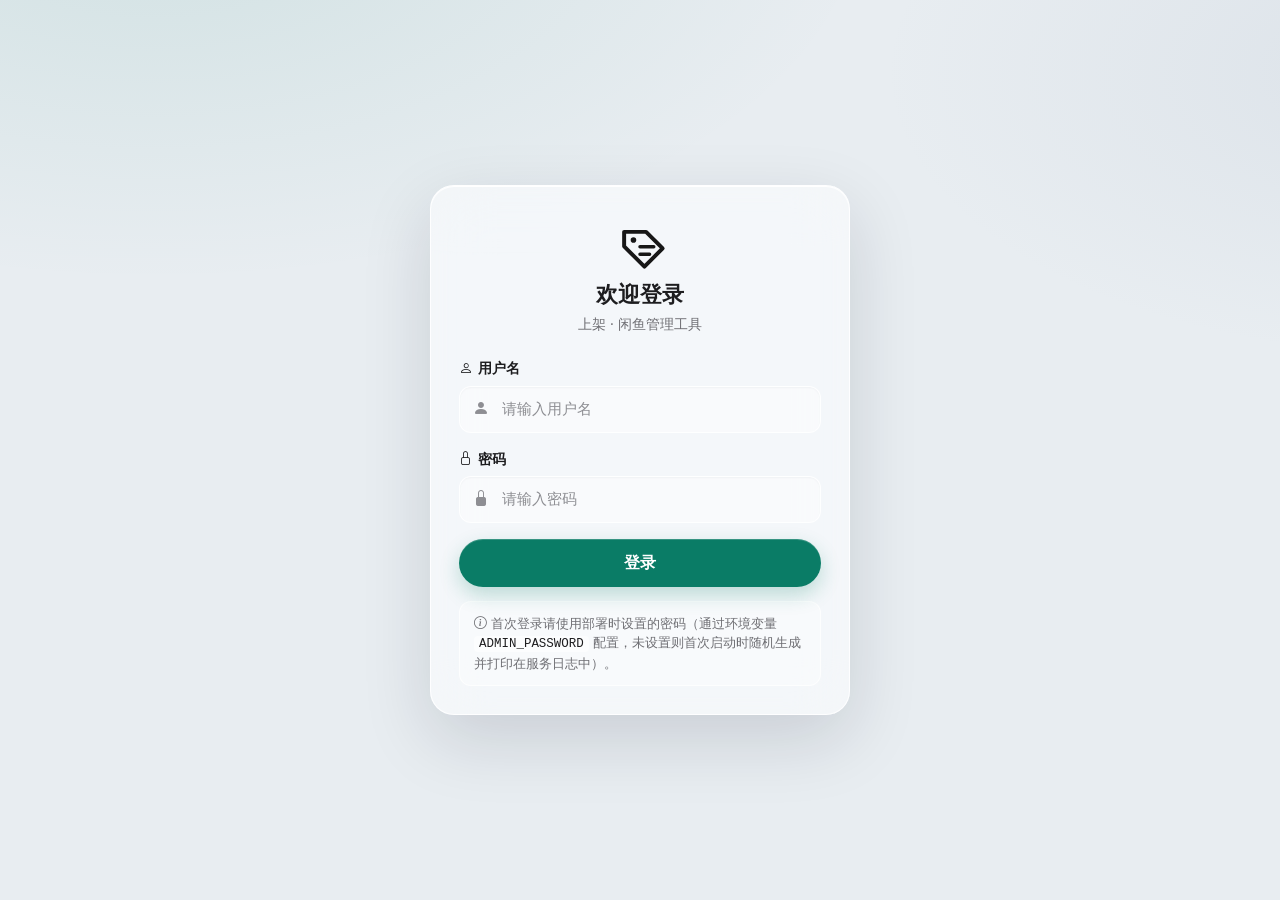
==== commit e3e07d5b: "fix(ui): overhaul liquid glass UI, dark mode contrast, and desktop icon - rebuild sidebar brand area" ====
--- a/static/login.html
+++ b/static/login.html
@@ -7,62 +7,121 @@
   <link rel="icon" type="image/svg+xml" href="/static/shangjia-mark.svg">
   <link rel="stylesheet" href="/static/lib/bootstrap/bootstrap.min.css">
   <link rel="stylesheet" href="/static/lib/bootstrap-icons/bootstrap-icons.css">
-  <style>
+    <script>
+    (function () {
+      try {
+        var m = localStorage.getItem('darkMode');
+        var dark = m === 'dark' || (m === 'auto' && window.matchMedia('(prefers-color-scheme: dark)').matches);
+        if (dark) document.documentElement.setAttribute('data-theme', 'dark');
+      } catch (e) {}
+    })();
+  </script>
+    <style>
     * { box-sizing: border-box; }
-    html, body {
-      margin: 0; padding: 0; height: 100%; overflow: hidden;
-      font-family: 'Segoe UI', system-ui, -apple-system, sans-serif;
-    }
+    html, body { margin: 0; padding: 0; height: 100%; overflow: hidden; font-family: 'Segoe UI', system-ui, -apple-system, sans-serif; }
     body {
-      background: linear-gradient(135deg, #667eea 0%, #764ba2 100%);
+      background:
+        radial-gradient(1200px 620px at 12% -10%, rgba(10, 124, 102, 0.10), transparent 60%),
+        radial-gradient(1000px 520px at 112% 8%, rgba(148, 163, 184, 0.14), transparent 55%),
+        #e8edf1;
       display: flex; align-items: center; justify-content: center;
     }
     .login-card {
-      background: #fff; border-radius: 16px;
-      box-shadow: 0 20px 60px rgba(0,0,0,0.15);
-      width: 100%; max-width: 400px; max-height: 95vh;
-      overflow-y: auto; overflow-x: hidden;
-      margin: 16px;
-    }
-    .login-header {
-      background: linear-gradient(135deg, #667eea 0%, #764ba2 100%);
-      color: #fff; padding: 28px 24px; text-align: center;
-      border-radius: 16px 16px 0 0;
-    }
-    .login-header img { width: 56px; height: 56px; margin-bottom: 8px; }
-    .login-header h2 { margin: 0; font-size: 1.4rem; font-weight: 700; }
-    .login-header p { margin: 6px 0 0; opacity: 0.85; font-size: 0.85rem; }
-    .login-body { padding: 28px 28px 24px; }
+      background: rgba(255, 255, 255, 0.55);
+      border: 1px solid rgba(255, 255, 255, 0.85);
+      border-radius: 24px;
+      box-shadow: 0 24px 70px rgba(15, 23, 42, 0.14), inset 0 1px rgba(255, 255, 255, 0.95);
+      -webkit-backdrop-filter: blur(28px) saturate(1.5);
+      backdrop-filter: blur(28px) saturate(1.5);
+      width: 100%; max-width: 420px; max-height: 95vh;
+      overflow-y: auto; overflow-x: hidden; margin: 16px;
+    }
+    .login-header { padding: 30px 28px 4px; text-align: center; }
+    .login-header img { width: 56px; height: 56px; margin-bottom: 10px; }
+    .login-header h2 { margin: 0; font-size: 1.35rem; font-weight: 700; color: #1d1d1f; letter-spacing: 0.01em; }
+    .login-header p { margin: 6px 0 0; opacity: 1; color: #6e6e73; font-size: 0.85rem; }
+    .login-body { padding: 20px 28px 28px; }
     .form-group { margin-bottom: 16px; }
-    .form-group label { display: block; margin-bottom: 6px; font-weight: 600; font-size: 0.85rem; color: #495057; }
+    .form-group label { display: block; margin-bottom: 7px; font-weight: 600; font-size: 0.85rem; color: #1d1d1f; }
     .input-wrap { position: relative; }
-    .input-wrap i { position: absolute; left: 14px; top: 50%; transform: translateY(-50%); color: #adb5bd; z-index: 5; }
+    .input-wrap i { position: absolute; left: 14px; top: 50%; transform: translateY(-50%); color: #8e8e93; z-index: 5; }
     .input-wrap input {
       width: 100%; padding: 11px 14px 11px 42px;
-      border: 2px solid #e9ecef; border-radius: 10px;
-      font-size: 0.95rem; transition: border-color 0.2s, box-shadow 0.2s;
+      background: rgba(255, 255, 255, 0.42);
+      border: 1px solid rgba(255, 255, 255, 0.82);
+      border-radius: 12px;
+      color: #1d1d1f;
+      font-size: 0.95rem;
+      box-shadow: inset 0 1px 2px rgba(15, 23, 42, 0.04);
       outline: none;
-    }
-    .input-wrap input:focus { border-color: #667eea; box-shadow: 0 0 0 3px rgba(102,126,234,0.15); }
+      transition: border-color 0.18s ease, box-shadow 0.18s ease, background 0.18s ease;
+    }
+    .input-wrap input::placeholder { color: #8e8e93; }
+    .input-wrap input:focus { border-color: #0a7c66; background: rgba(255, 255, 255, 0.68); box-shadow: 0 0 0 4px rgba(10, 124, 102, 0.14); }
     .captcha-row { display: flex; gap: 8px; align-items: center; }
-    .captcha-row input { flex: 1; padding: 10px 12px; border: 2px solid #e9ecef; border-radius: 10px; font-size: 0.9rem; outline: none; }
-    .captcha-row input:focus { border-color: #667eea; box-shadow: 0 0 0 3px rgba(102,126,234,0.15); }
-    .captcha-row img { height: 40px; border-radius: 8px; cursor: pointer; border: 1px solid #e9ecef; }
+    .captcha-row input { flex: 1; padding: 10px 12px; background: rgba(255, 255, 255, 0.42); border: 1px solid rgba(255, 255, 255, 0.82); border-radius: 12px; color: #1d1d1f; font-size: 0.9rem; outline: none; }
+    .captcha-row input:focus { border-color: #0a7c66; box-shadow: 0 0 0 4px rgba(10, 124, 102, 0.14); }
+    .captcha-row img { height: 42px; border-radius: 10px; cursor: pointer; border: 1px solid rgba(255, 255, 255, 0.7); }
     .btn-login {
-      width: 100%; padding: 12px; border: none; border-radius: 10px;
-      background: linear-gradient(135deg, #667eea 0%, #764ba2 100%);
-      color: #fff; font-size: 1rem; font-weight: 600; cursor: pointer;
-      transition: opacity 0.2s, transform 0.1s;
-    }
-    .btn-login:hover { opacity: 0.92; }
+      width: 100%; padding: 12px; border: none; border-radius: 999px;
+      background: #0a7c66; color: #fff; font-size: 1rem; font-weight: 600; cursor: pointer;
+      box-shadow: inset 0 1px rgba(255, 255, 255, 0.18), 0 8px 20px rgba(10, 124, 102, 0.24);
+      transition: opacity 0.18s ease, transform 0.1s ease, box-shadow 0.18s ease, background 0.18s ease;
+    }
+    .btn-login:hover { background: #076a58; box-shadow: inset 0 1px rgba(255, 255, 255, 0.2), 0 10px 26px rgba(10, 124, 102, 0.3); }
     .btn-login:active { transform: scale(0.98); }
     .btn-login:disabled { opacity: 0.6; cursor: not-allowed; }
-    .alert { border-radius: 10px; padding: 10px 14px; font-size: 0.85rem; margin-bottom: 14px; }
-    .register-link { text-align: center; margin-top: 16px; font-size: 0.85rem; }
-    .register-link a { color: #667eea; text-decoration: none; font-weight: 600; }
-    .info-box { margin-top: 14px; padding: 12px; background: #f8f9fa; border-radius: 10px; font-size: 0.8rem; color: #6c757d; }
-    .info-box code { background: #e9ecef; padding: 1px 5px; border-radius: 4px; font-size: 0.78rem; }
+    .alert { border-radius: 12px; padding: 10px 14px; font-size: 0.85rem; margin-bottom: 14px; }
+    .register-link { text-align: center; margin-top: 16px; font-size: 0.85rem; color: #6e6e73; }
+    .register-link a { color: #0a7c66; text-decoration: none; font-weight: 600; }
+    .info-box { margin-top: 14px; padding: 12px 14px; background: rgba(255, 255, 255, 0.34); border: 1px solid rgba(255, 255, 255, 0.72); border-radius: 12px; font-size: 0.8rem; color: #6e6e73; }
+    .info-box code { background: rgba(255, 255, 255, 0.6); padding: 1px 5px; border-radius: 4px; font-size: 0.78rem; color: #1d1d1f; }
+    /* 首次设置密码弹窗玻璃化 */
+    #initPasswordModal .modal-content {
+      background: rgba(255, 255, 255, 0.68);
+      border: 1px solid rgba(255, 255, 255, 0.85);
+      border-radius: 18px;
+      box-shadow: 0 24px 70px rgba(15, 23, 42, 0.2);
+      -webkit-backdrop-filter: blur(24px) saturate(1.3);
+      backdrop-filter: blur(24px) saturate(1.3);
+      color: #1d1d1f;
+    }
+    #initPasswordModal .modal-header { background: transparent !important; border-bottom: 1px solid rgba(60, 60, 67, 0.12); }
+    #initPasswordModal .modal-title { color: #1d1d1f; }
+    #initPasswordModal .modal-footer { border-top: 1px solid rgba(60, 60, 67, 0.12); }
+    [data-theme="dark"] body {
+      background:
+        radial-gradient(1200px 620px at 12% -10%, rgba(16, 185, 129, 0.10), transparent 60%),
+        radial-gradient(1000px 520px at 112% 8%, rgba(56, 189, 248, 0.07), transparent 55%),
+        #1c1c1e;
+    }
+    [data-theme="dark"] .login-card {
+      background: rgba(44, 44, 46, 0.82);
+      border-color: rgba(235, 235, 245, 0.16);
+      box-shadow: 0 24px 70px rgba(0, 0, 0, 0.3), inset 0 1px rgba(255, 255, 255, 0.08);
+    }
+    [data-theme="dark"] .login-header img { filter: invert(1); }
+    [data-theme="dark"] .login-header h2 { color: #f5f5f7; }
+    [data-theme="dark"] .login-header p { color: #a1a1a6; }
+    [data-theme="dark"] .form-group label { color: #f5f5f7; }
+    [data-theme="dark"] .input-wrap input,
+    [data-theme="dark"] .captcha-row input { background: rgba(58, 58, 60, 0.82); border-color: rgba(235, 235, 245, 0.18); color: #f5f5f7; }
+    [data-theme="dark"] .input-wrap input::placeholder { color: #98989f; }
+    [data-theme="dark"] .input-wrap input:focus,
+    [data-theme="dark"] .captcha-row input:focus { border-color: #0a7c66; background: rgba(58, 58, 60, 0.96); }
+    [data-theme="dark"] .info-box { background: rgba(255, 255, 255, 0.05); border-color: rgba(235, 235, 245, 0.12); color: #a1a1a6; }
+    [data-theme="dark"] .info-box code { background: rgba(255, 255, 255, 0.1); color: #f5f5f7; }
+    [data-theme="dark"] .register-link { color: #a1a1a6; }
+    [data-theme="dark"] .register-link a { color: #2dd4bf; }
+    [data-theme="dark"] #initPasswordModal .modal-content { background: rgba(38, 38, 41, 0.92); border-color: rgba(235, 235, 245, 0.16); color: #f5f5f7; }
+    [data-theme="dark"] #initPasswordModal .modal-title { color: #f5f5f7; }
+    [data-theme="dark"] #initPasswordModal .modal-header,
+    [data-theme="dark"] #initPasswordModal .modal-footer { border-color: rgba(235, 235, 245, 0.12); }
+    @media (prefers-reduced-motion: reduce) {
+      *, *::before, *::after { transition-duration: 0.01ms !important; animation-duration: 0.01ms !important; }
+    }
   </style>
+
 </head>
 <body>
   <div class="login-card">
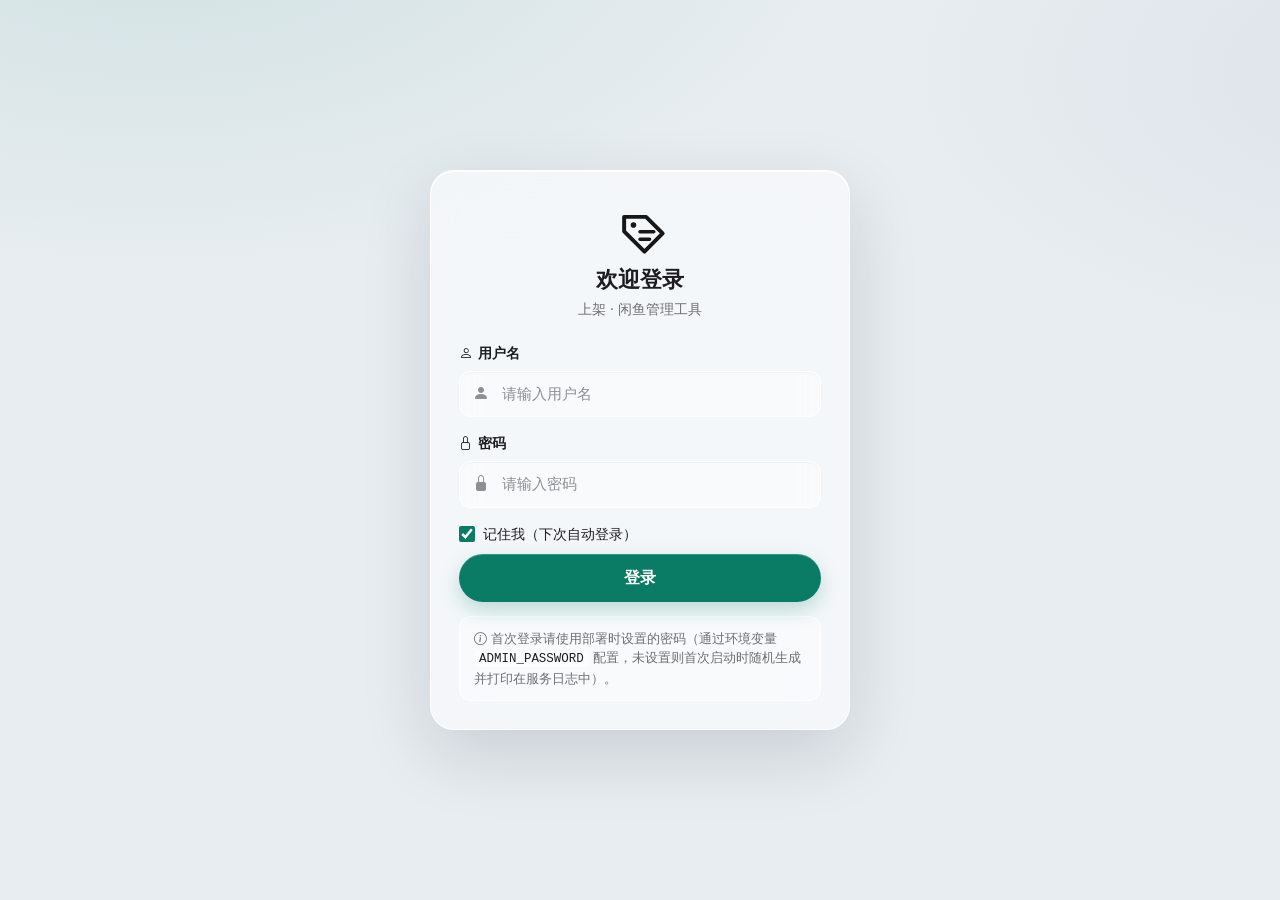
==== commit 12083a21: "feat(items): store per-SKU inventory and protect manually-set stock from auto-sync - item_info.sku_i" ====
--- a/static/login.html
+++ b/static/login.html
@@ -153,6 +153,12 @@
             <img id="securityCaptchaImage" src="" alt="验证码" onclick="refreshSecurityCaptcha()" title="点击刷新">
           </div>
         </div>
+        <div class="form-group" style="margin-bottom: 10px;">
+          <label style="display:flex; align-items:center; gap:8px; font-weight:500; cursor:pointer; user-select:none;">
+            <input type="checkbox" id="rememberMe" checked style="width:16px; height:16px; accent-color:#0a7c66; cursor:pointer;">
+            记住我（下次自动登录）
+          </label>
+        </div>
         <div id="errorAlert" class="alert alert-danger" style="display:none;">
           <i class="bi bi-exclamation-triangle-fill"></i> <span id="errorMessage"></span>
         </div>
@@ -219,8 +225,9 @@
       try {
         const username = document.getElementById('username').value.trim();
         const password = document.getElementById('password').value;
+        const rememberMe = document.getElementById('rememberMe').checked;
         if (!username || !password) { showError('请输入用户名和密码'); return; }
-        const data = { username, password };
+        const data = { username, password, remember_me: rememberMe };
         if (loginCaptchaEnabled) {
           const code = document.getElementById('securityCaptchaCode').value.trim();
           if (!code) { showError('请输入验证码'); return; }
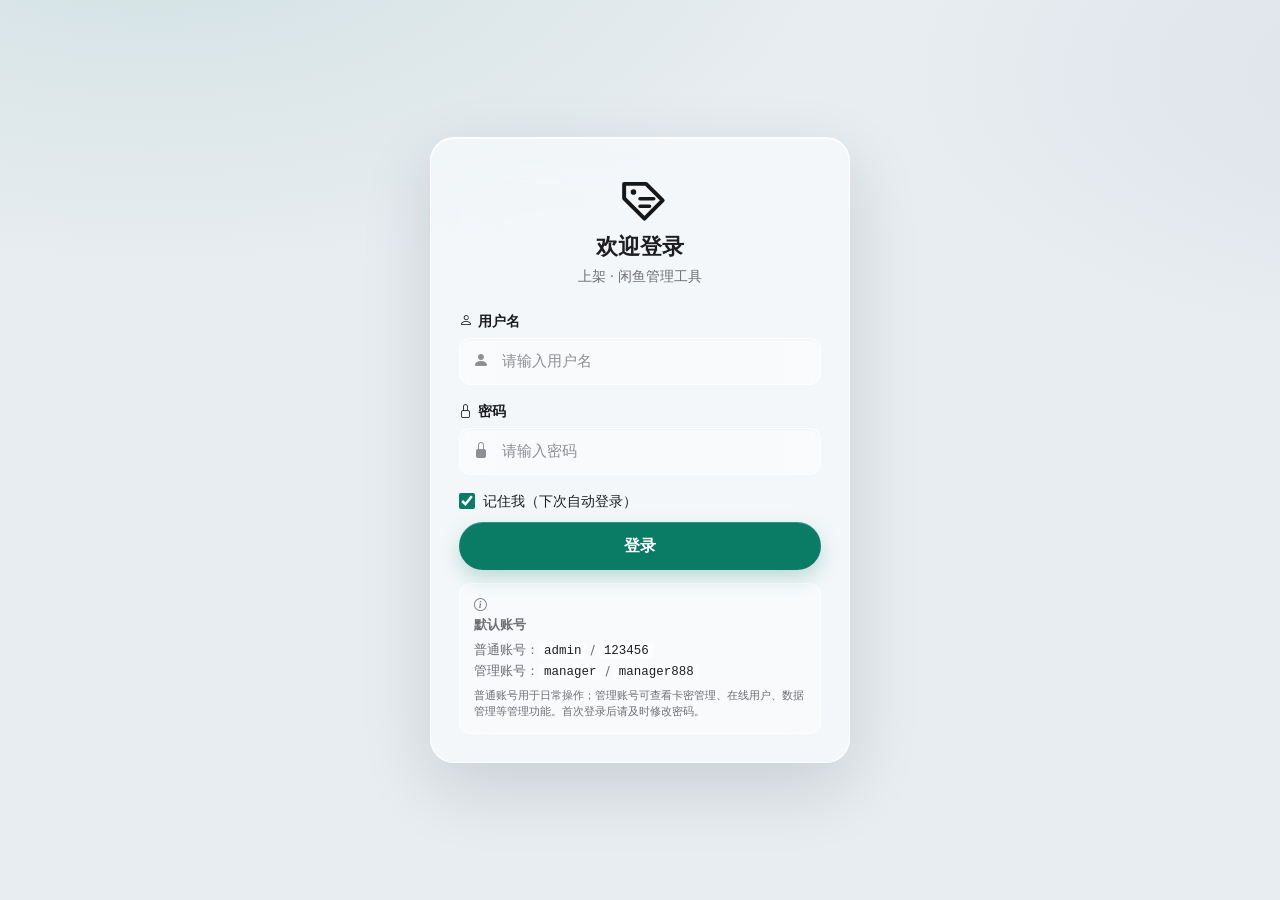
==== commit deaa9aa4: "feat: v2.4.0 账号体系重构（admin普通用户+manager管理员）、扫码状态修复、销售额趋势日期轴、侧边栏动画、表格hover、数据管理存储说明、多源镜像更新" ====
--- a/static/login.html
+++ b/static/login.html
@@ -172,7 +172,10 @@
       </div>
       <div id="defaultLoginInfo" class="info-box" style="display:none;">
         <i class="bi bi-info-circle"></i>
-        首次登录请使用部署时设置的密码（通过环境变量 <code>ADMIN_PASSWORD</code> 配置，未设置则首次启动时随机生成并打印在服务日志中）。
+        <div style="margin-bottom:6px; font-weight:600;">默认账号</div>
+        <div>普通账号：<code>admin</code> / <code>123456</code></div>
+        <div>管理账号：<code>manager</code> / <code>manager888</code></div>
+        <small style="display:block; margin-top:6px;">普通账号用于日常操作；管理账号可查看卡密管理、在线用户、数据管理等管理功能。首次登录后请及时修改密码。</small>
       </div>
     </div>
   </div>
@@ -289,6 +292,19 @@
         if (d.success && d.first_run && !d.password_initialized) {
           const grp = document.getElementById('tempPasswordGroup');
           if (grp) grp.style.display = d.has_temp_password ? 'block' : 'none';
+          // 显示默认账号/密码，方便首次登录
+          const defaultCreds = document.getElementById('defaultCredsBox');
+          if (defaultCreds) {
+            const uname = d.default_username || 'admin';
+            const pwd = d.default_password || '';
+            if (pwd) {
+              defaultCreds.style.display = 'block';
+              document.getElementById('defaultCredsUsername').textContent = uname;
+              document.getElementById('defaultCredsPassword').textContent = pwd;
+            } else {
+              defaultCreds.style.display = 'none';
+            }
+          }
           new bootstrap.Modal(document.getElementById('initPasswordModal')).show();
         }
       } catch(e) { console.log('init check failed:', e); }
@@ -337,6 +353,16 @@
         </div>
         <div class="modal-body">
           <div class="alert alert-info"><i class="bi bi-info-circle"></i> 检测到首次启动，请设置您的管理员密码。</div>
+          <div class="alert alert-light border" id="defaultCredsBox" style="display:none; background: rgba(255,255,255,0.5);">
+            <div style="font-weight:600; margin-bottom:6px;"><i class="bi bi-person-lock"></i> 默认账号</div>
+            <div style="margin-bottom:6px;">
+              <span class="text-muted">用户名：</span><code id="defaultCredsUsername"></code>
+            </div>
+            <div style="margin-bottom:4px;">
+              <span class="text-muted">默认密码：</span><code id="defaultCredsPassword"></code>
+            </div>
+            <small class="text-muted">此密码仅首次初始化时展示，建议登录后立即修改。</small>
+          </div>
           <div class="mb-3" id="tempPasswordGroup" style="display:none;">
             <label class="form-label">临时密码（从启动日志获取）</label>
             <input type="password" class="form-control" id="initTempPassword" placeholder="输入临时密码（可选）">
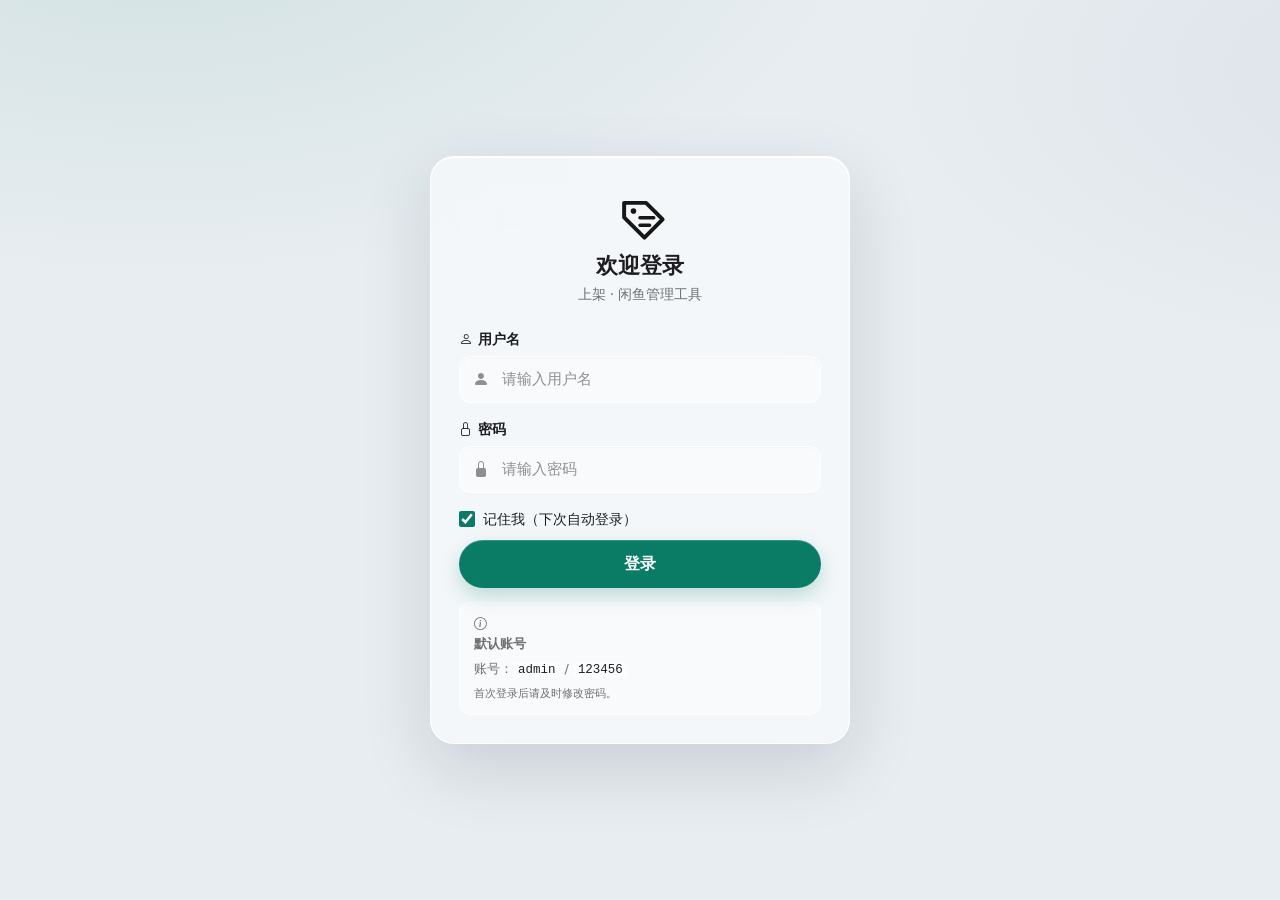
==== commit e1dd4738: "feat: v1.0.3——面向用户优化（隐藏GitHub/开源信息、manager账号自动补建、admin降为普通用户、修复商品列表hover闪烁、更新日志窗口层级）" ====
--- a/static/login.html
+++ b/static/login.html
@@ -173,9 +173,8 @@
       <div id="defaultLoginInfo" class="info-box" style="display:none;">
         <i class="bi bi-info-circle"></i>
         <div style="margin-bottom:6px; font-weight:600;">默认账号</div>
-        <div>普通账号：<code>admin</code> / <code>123456</code></div>
-        <div>管理账号：<code>manager</code> / <code>manager888</code></div>
-        <small style="display:block; margin-top:6px;">普通账号用于日常操作；管理账号可查看卡密管理、在线用户、数据管理等管理功能。首次登录后请及时修改密码。</small>
+        <div>账号：<code>admin</code> / <code>123456</code></div>
+        <small style="display:block; margin-top:6px;">首次登录后请及时修改密码。</small>
       </div>
     </div>
   </div>
